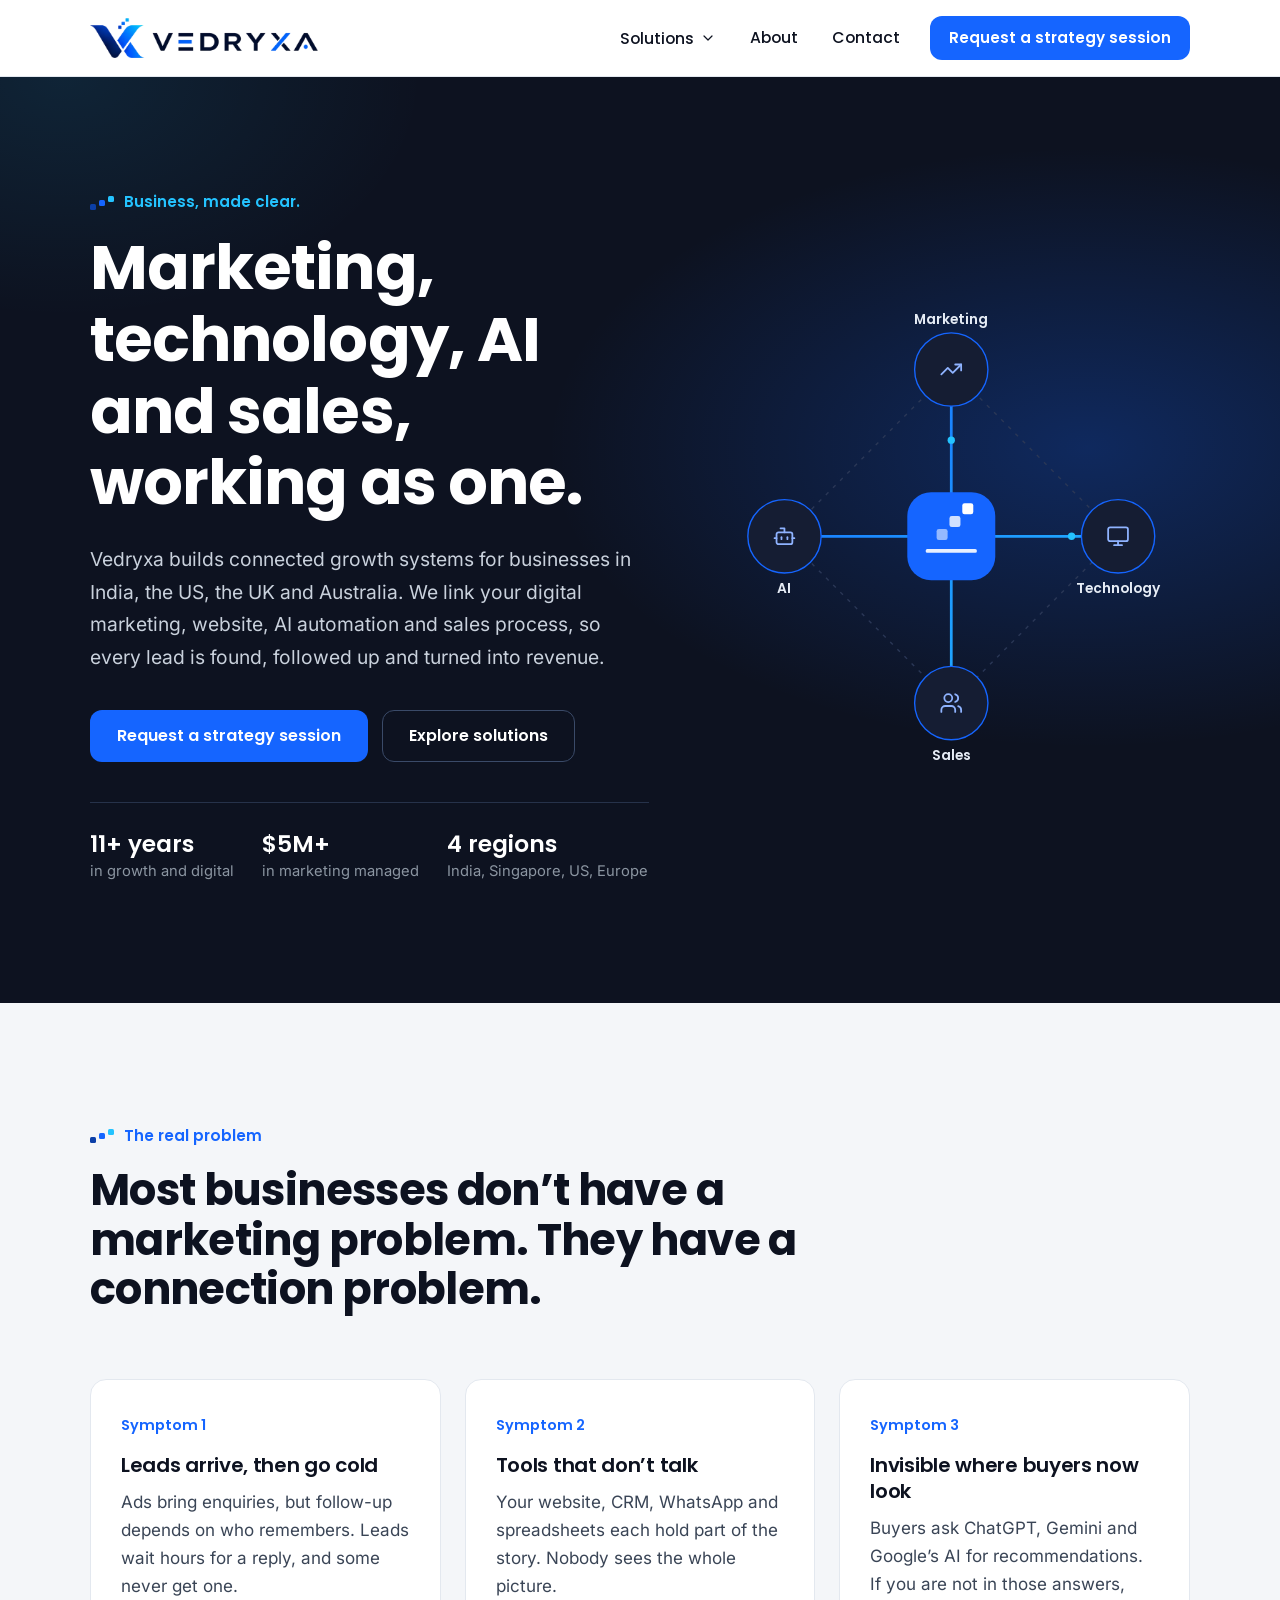
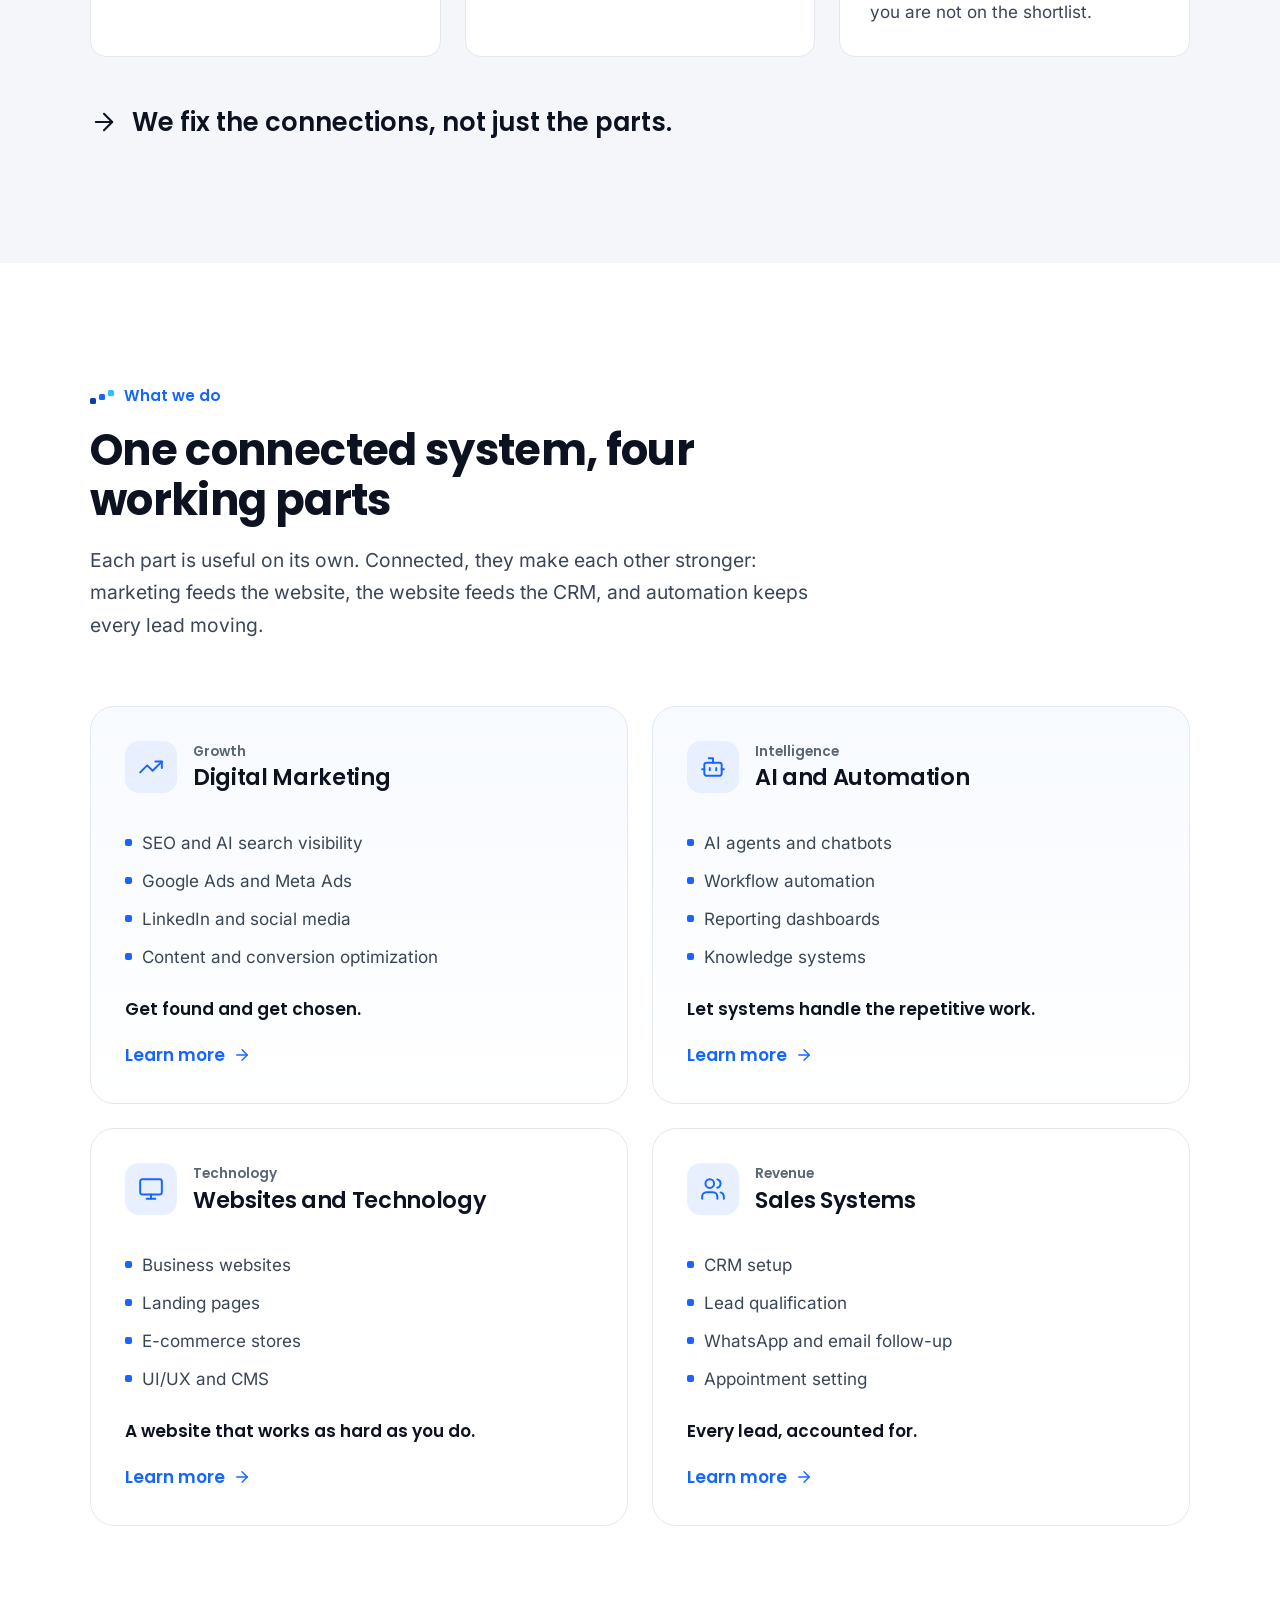
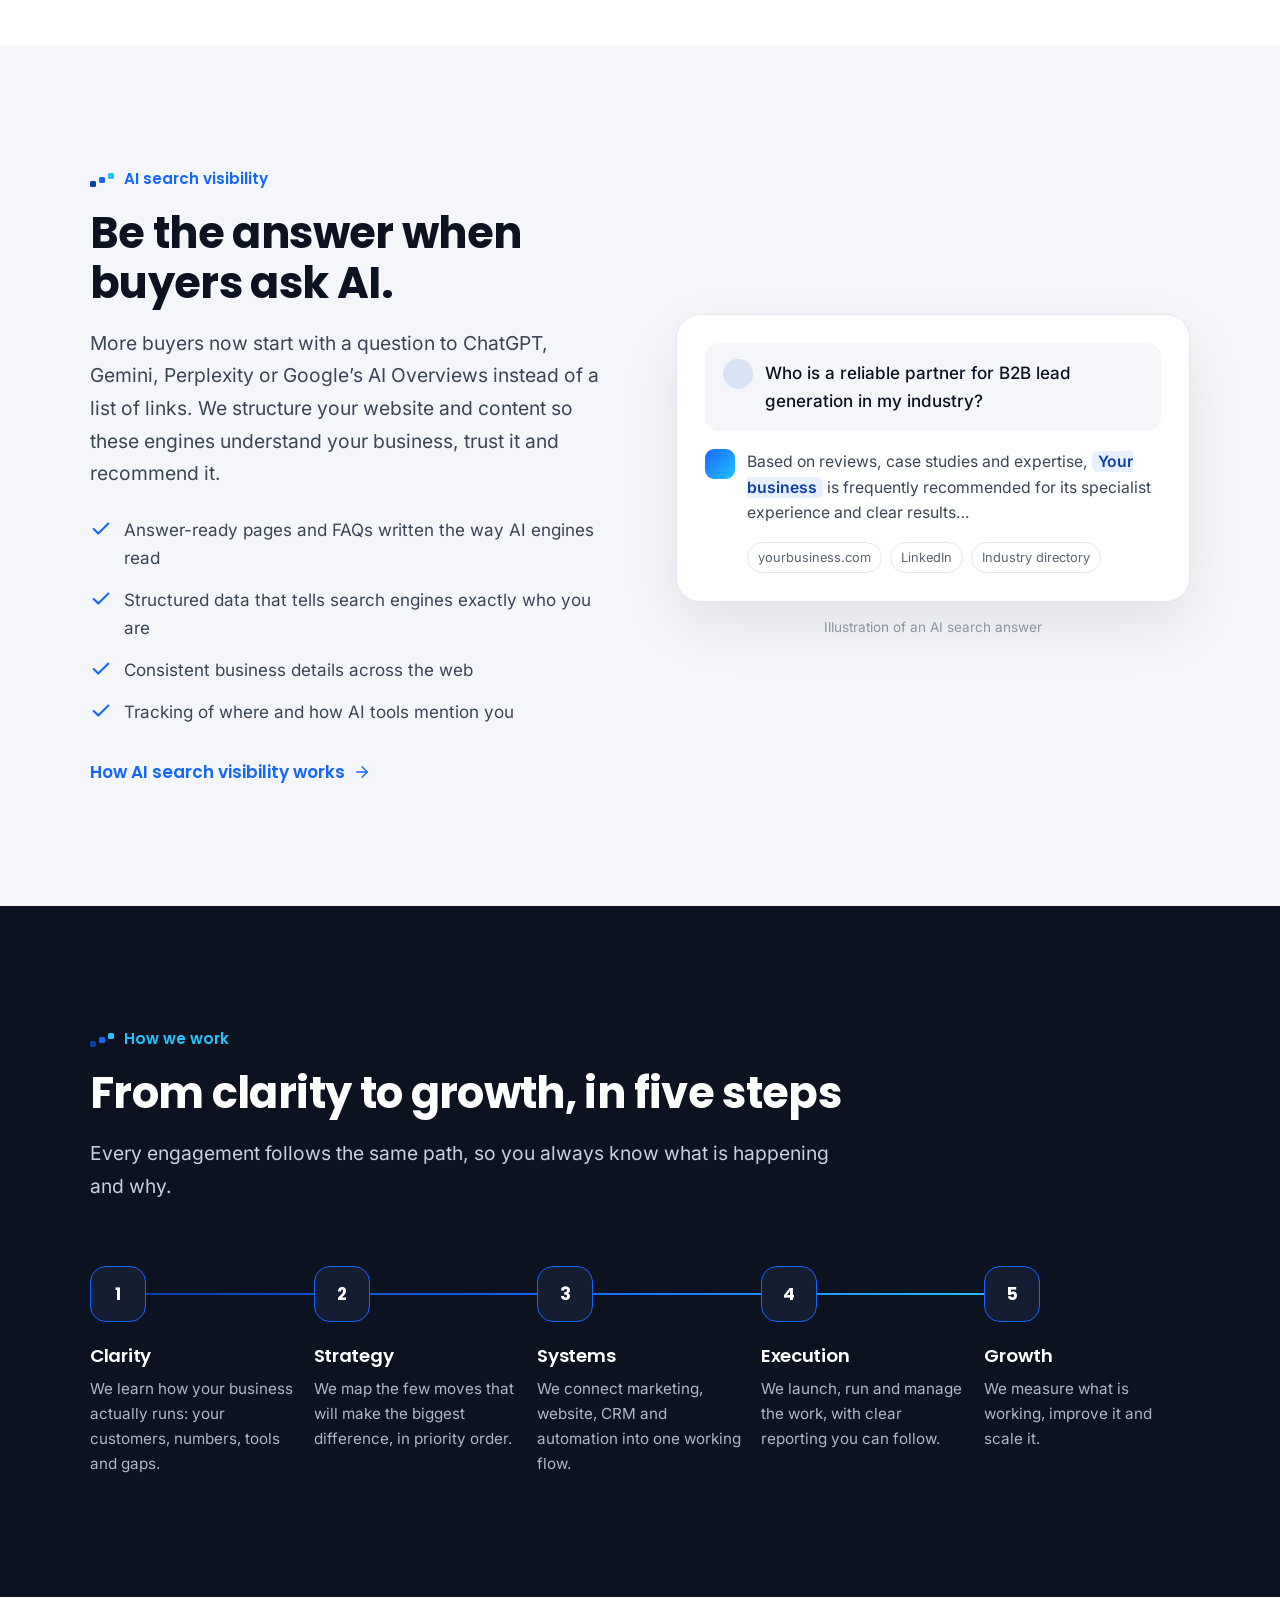
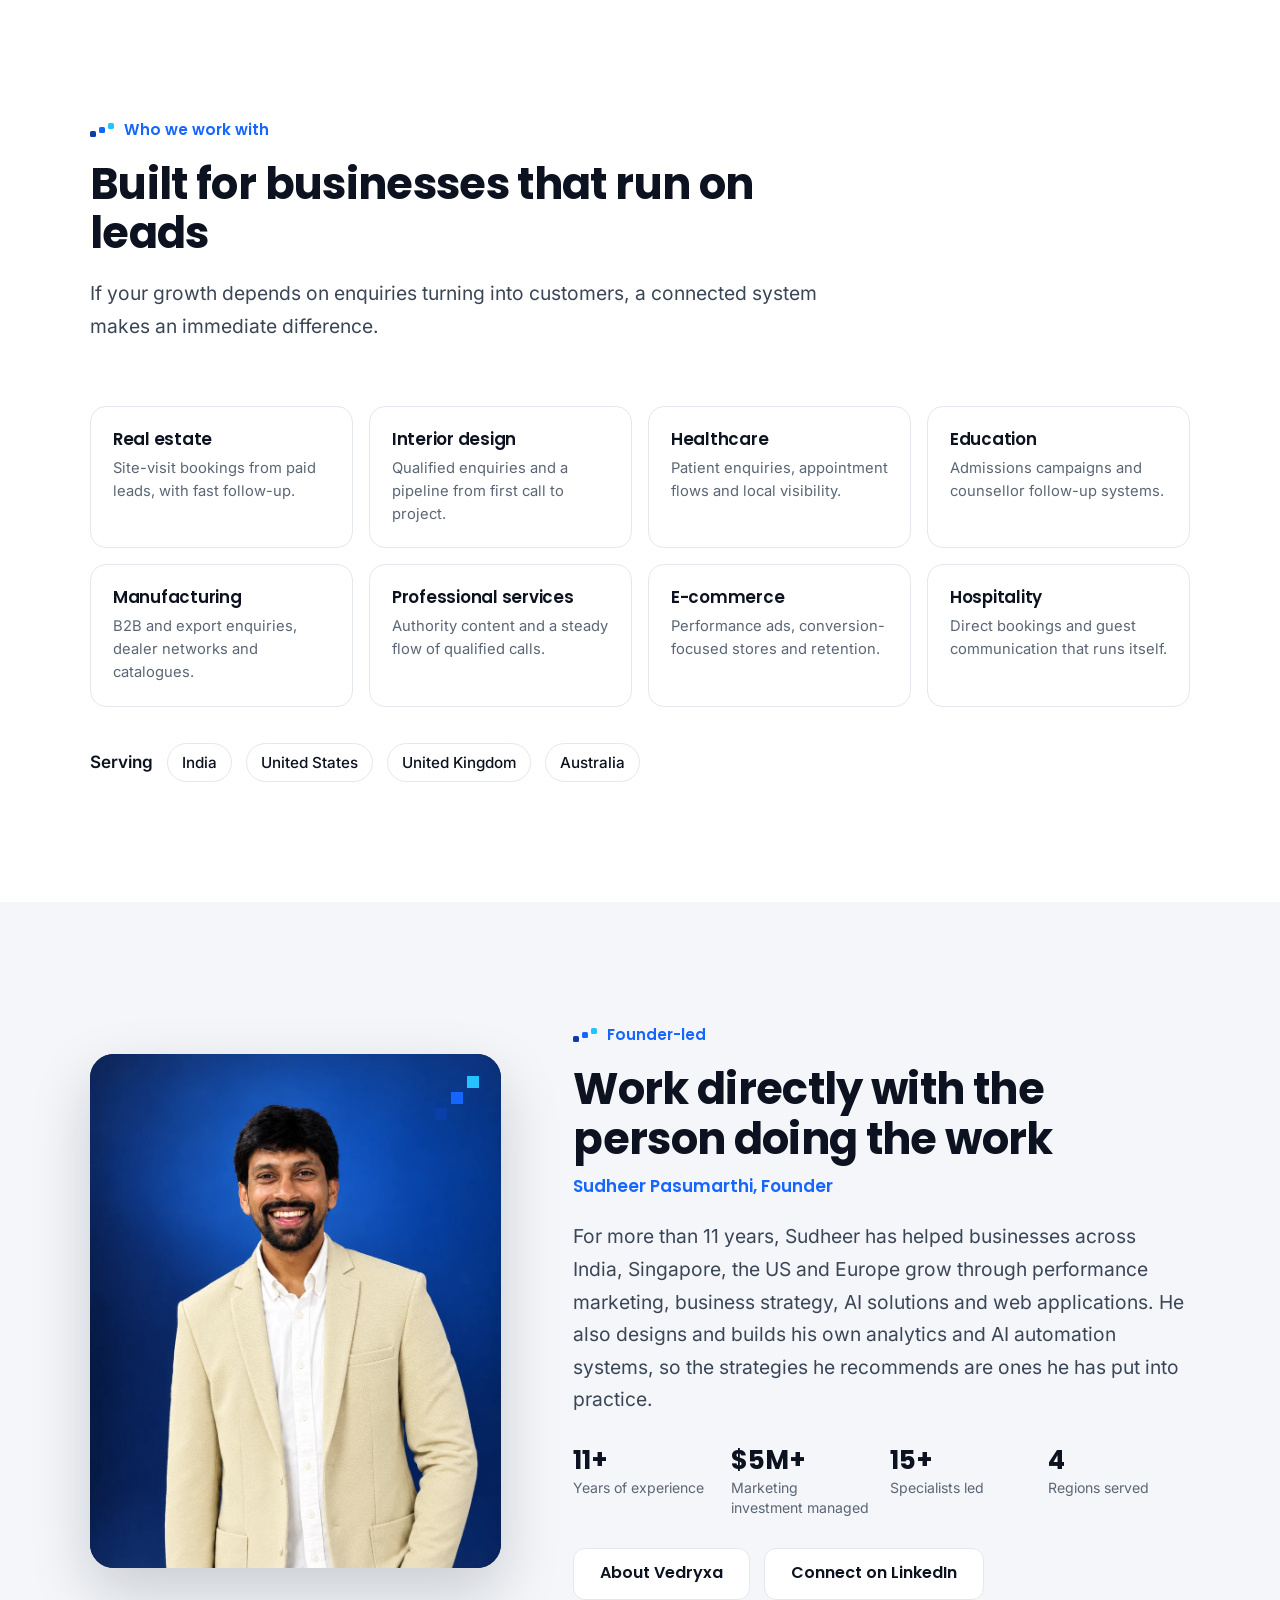
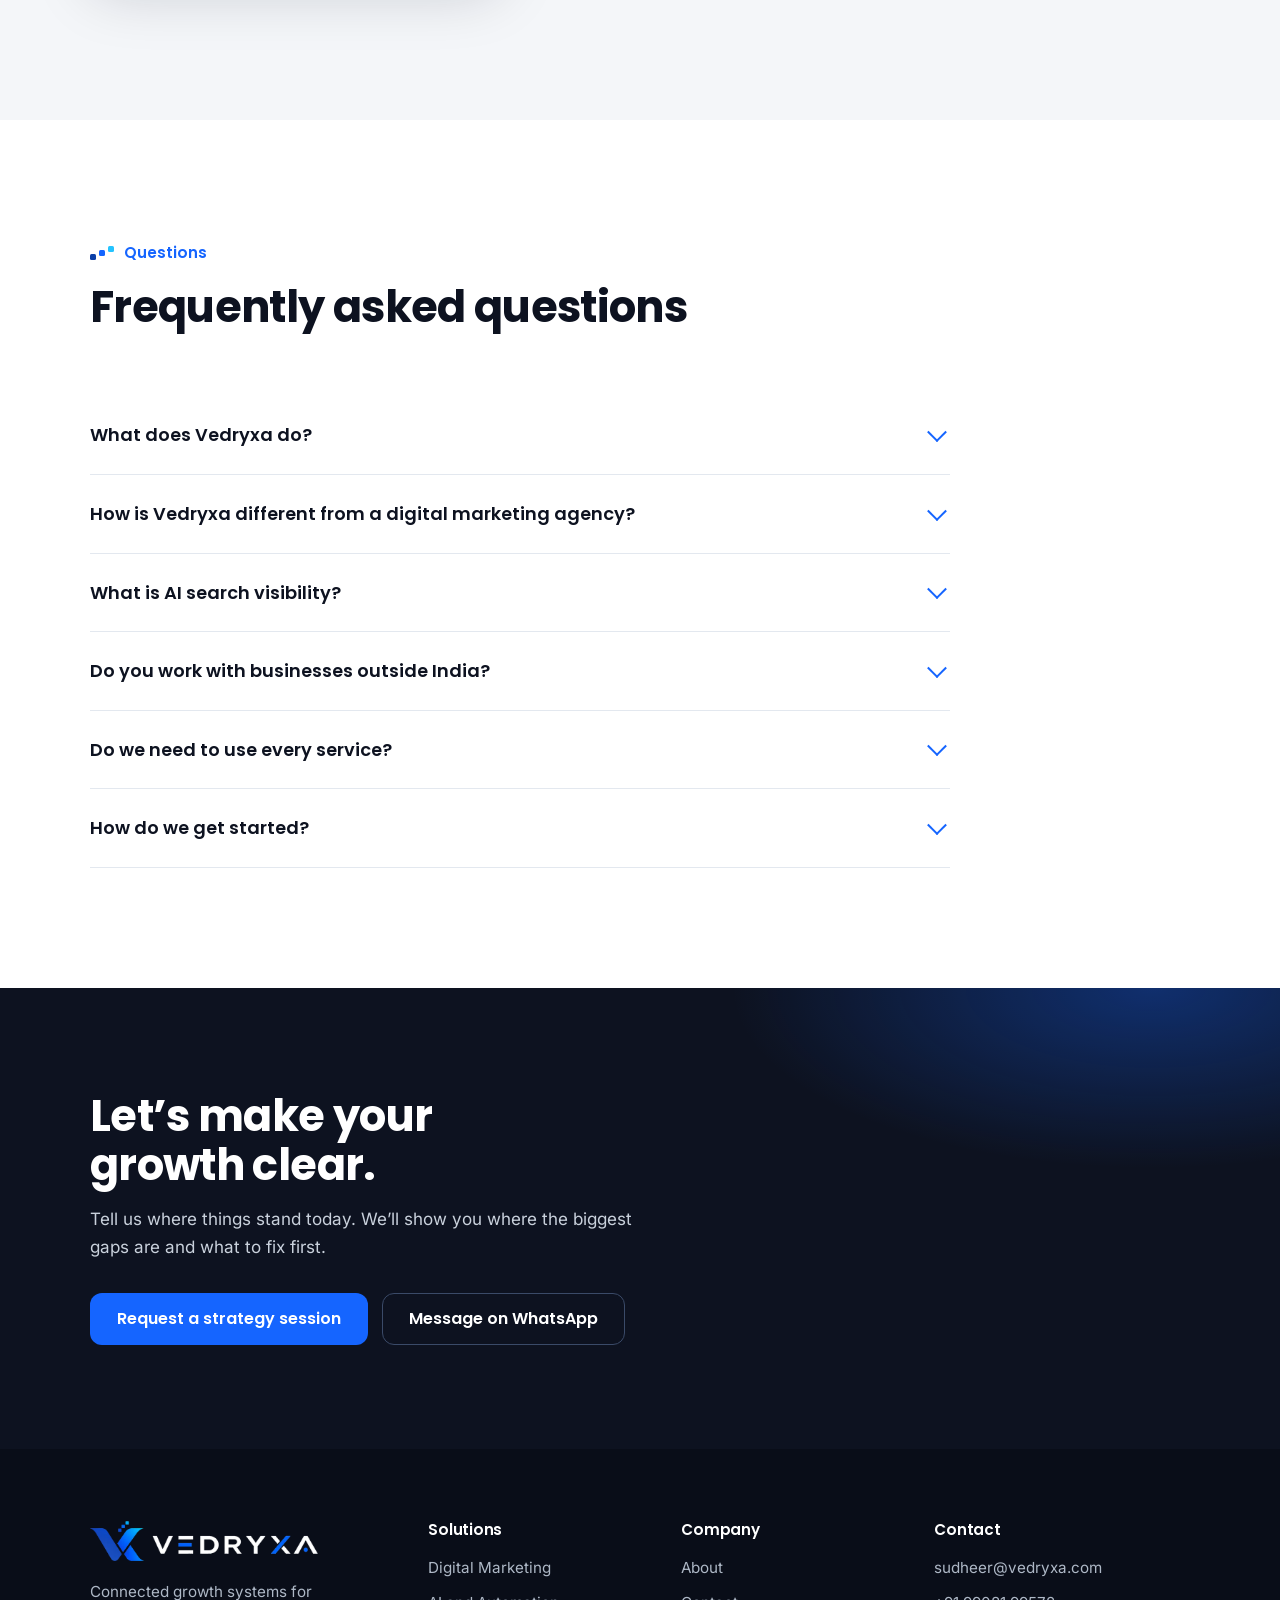
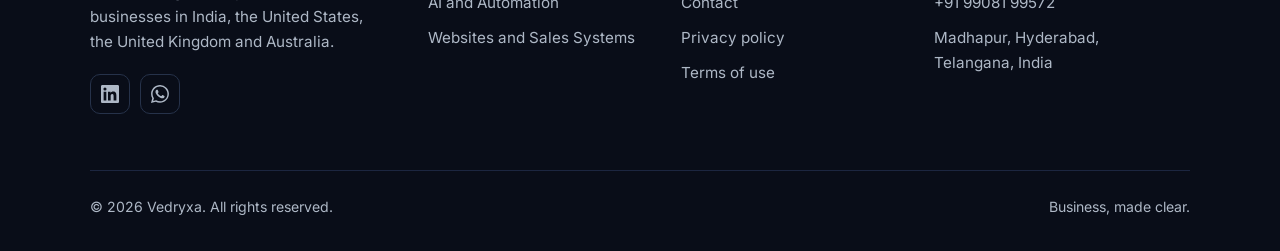
==== index.html @ 7c8a0750 "Add files via upload" ====
<!doctype html>
<html lang="en">
<head>
<meta charset="utf-8">
<meta name="viewport" content="width=device-width, initial-scale=1, viewport-fit=cover">
<title>Vedryxa | Connected Growth Systems: Marketing, AI &amp; Sales</title>
<meta name="description" content="Vedryxa connects digital marketing, websites, AI automation and sales systems so every lead turns into revenue. Serving India, US, UK and Australia.">
<link rel="canonical" href="https://vedryxa.com/">
<meta name="robots" content="index, follow, max-image-preview:large">
<meta name="theme-color" content="#0D1220">
<meta property="og:type" content="website">
<meta property="og:site_name" content="Vedryxa">
<meta property="og:title" content="Vedryxa | Connected Growth Systems: Marketing, AI &amp; Sales">
<meta property="og:description" content="Vedryxa connects digital marketing, websites, AI automation and sales systems so every lead turns into revenue. Serving India, US, UK and Australia.">
<meta property="og:url" content="https://vedryxa.com/">
<meta property="og:image" content="https://vedryxa.com/assets/img/og-image.png">
<meta property="og:image:width" content="1200"><meta property="og:image:height" content="630">
<meta name="twitter:card" content="summary_large_image">
<link rel="icon" href="./favicon.ico" sizes="any">
<link rel="icon" type="image/png" sizes="32x32" href="./favicon-32x32.png">
<link rel="apple-touch-icon" href="./apple-touch-icon.png">
<link rel="manifest" href="./site.webmanifest">
<link rel="preload" href="./assets/fonts/poppins-latin-700-normal.woff2" as="font" type="font/woff2" crossorigin>
<link rel="preload" href="./assets/fonts/inter-latin-400-normal.woff2" as="font" type="font/woff2" crossorigin>
<link rel="stylesheet" href="./assets/css/styles.css">
<script type="application/ld+json">{"@context": "https://schema.org", "@type": "ProfessionalService", "@id": "https://vedryxa.com/#organization", "name": "Vedryxa", "url": "https://vedryxa.com/", "logo": "https://vedryxa.com/android-chrome-512x512.png", "image": "https://vedryxa.com/assets/img/og-image.png", "slogan": "Business, made clear.", "description": "Vedryxa is a connected growth systems company based in Hyderabad, India. It connects digital marketing, websites, AI automation and sales systems for businesses in India, the United States, the United Kingdom and Australia.", "email": "sudheer@vedryxa.com", "telephone": "+919908199572", "address": {"@type": "PostalAddress", "streetAddress": "3rd Floor, Bhavani Brij, Vittal Rao Nagar Rd, Vittal Rao Nagar, Madhapur", "addressLocality": "Hyderabad", "addressRegion": "Telangana", "postalCode": "500081", "addressCountry": "IN"}, "areaServed": ["IN", "US", "GB", "AU"], "founder": {"@type": "Person", "@id": "https://vedryxa.com/about/#sudheer", "name": "Sudheer Pasumarthi"}, "sameAs": ["https://www.linkedin.com/company/vedryxa/"], "knowsAbout": ["Digital marketing", "Search engine optimization", "Answer engine optimization", "Generative engine optimization", "Google Ads", "Meta Ads", "AI automation", "AI chatbots", "Website development", "CRM systems"]}</script>
<script type="application/ld+json">{"@context": "https://schema.org", "@type": "WebSite", "name": "Vedryxa", "url": "https://vedryxa.com/", "publisher": {"@id": "https://vedryxa.com/#organization"}}</script>
<script type="application/ld+json">{"@context": "https://schema.org", "@type": "FAQPage", "mainEntity": [{"@type": "Question", "name": "What does Vedryxa do?", "acceptedAnswer": {"@type": "Answer", "text": "Vedryxa is a connected growth systems company based in Hyderabad, India. We help businesses in India, the United States, the United Kingdom and Australia connect their digital marketing, website, AI automation and sales process, so more of the leads they generate turn into revenue."}}, {"@type": "Question", "name": "How is Vedryxa different from a digital marketing agency?", "acceptedAnswer": {"@type": "Answer", "text": "A typical agency runs one piece, such as ads or SEO. We look at the full path from first click to closed deal and fix the gaps between marketing, technology and sales. Digital marketing is one of the things we offer, but the goal is a system where every part makes the others work better."}}, {"@type": "Question", "name": "What is AI search visibility?", "acceptedAnswer": {"@type": "Answer", "text": "AI search visibility, also called answer engine optimization (AEO) or generative engine optimization (GEO), is the work of making your business easy for tools like ChatGPT, Gemini, Perplexity and Google AI Overviews to understand, trust and recommend when buyers ask them questions."}}, {"@type": "Question", "name": "Do you work with businesses outside India?", "acceptedAnswer": {"@type": "Answer", "text": "Yes. We work with clients in India, the United States, the United Kingdom and Australia. Work is delivered remotely, with meeting times arranged to suit your time zone."}}, {"@type": "Question", "name": "Do we need to use every service?", "acceptedAnswer": {"@type": "Answer", "text": "No. Many businesses start with one area, such as lead generation or a new website, and connect the rest over time. We recommend the order that will make the biggest difference first."}}, {"@type": "Question", "name": "How do we get started?", "acceptedAnswer": {"@type": "Answer", "text": "Request a strategy session through the contact page or message us on WhatsApp. We will talk through your business, your current setup and your goals, then suggest where to begin."}}]}</script>
</head>
<body>
<a class="skip" href="#main">Skip to content</a>
<header class="site-header"><div class="wrap nav">
<a class="brand" href="./" aria-label="Vedryxa home"><img src="./assets/img/logo.webp" alt="Vedryxa" width="229" height="40"></a>
<button class="menu-btn" aria-expanded="false" aria-controls="nav-menu" aria-label="Open menu"><svg width="22" height="22" class="" viewBox="0 0 24 24" fill="none" stroke="currentColor" stroke-width="1.8" stroke-linecap="round" stroke-linejoin="round" aria-hidden="true"><path d="M4 6h16M4 12h16M4 18h16"/></svg></button>
<nav class="nav-menu" id="nav-menu" aria-label="Main">
<ul class="nav-list">
<li class="has-dd"><button class="nav-link" aria-expanded="false">Solutions <svg width="16" height="16" class="" viewBox="0 0 24 24" fill="none" stroke="currentColor" stroke-width="1.8" stroke-linecap="round" stroke-linejoin="round" aria-hidden="true"><path d="m6 9 6 6 6-6"/></svg></button>
<ul class="dropdown" role="list" style="list-style:none;margin:0"><li><a href="./solutions/digital-marketing/"><strong>Digital Marketing</strong><span>SEO, AI search, Google and Meta ads, social</span></a></li><li><a href="./solutions/ai-automation/"><strong>AI and Automation</strong><span>AI agents, chatbots, workflows, dashboards</span></a></li><li><a href="./solutions/websites-sales-systems/"><strong>Websites and Sales Systems</strong><span>Websites, e-commerce, CRM and follow-up</span></a></li></ul></li>
<li><a class="nav-link" href="./about/">About</a></li>
<li><a class="nav-link" href="./contact/">Contact</a></li>
<li><a class="btn btn--primary btn--sm nav-cta" href="./contact/">Request a strategy session</a></li>
</ul></nav></div></header>
<main id="main">

<section class="hero"><div class="wrap hero-grid">
<div>
<div class="kicker"><span class="steps-mark"><i></i><i></i><i></i></span>Business, made clear.</div>
<h1>Marketing, technology, AI and sales, working as one.</h1>
<p class="lede">Vedryxa builds connected growth systems for businesses in India, the US, the UK and Australia. We link your digital marketing, website, AI automation and sales process, so every lead is found, followed up and turned into revenue.</p>
<div class="btn-row"><a class="btn btn--primary" href="./contact/">Request a strategy session</a><a class="btn btn--ghost-dark" href="#solutions">Explore solutions</a></div>
<div class="proof"><div><b>11+ years</b>in growth and digital</div><div><b>$5M+</b>in marketing managed</div><div><b>4 regions</b>India, Singapore, US, Europe</div></div>
</div>
<div><svg class="system" viewBox="0 0 520 520" role="img" aria-labelledby="sys-t">
<title id="sys-t">Marketing, technology, AI and sales connected into one system around Vedryxa</title>
<defs><linearGradient id="linkGrad" gradientUnits="userSpaceOnUse" x1="60" y1="60" x2="460" y2="460"><stop offset="0" stop-color="#1565FF"/><stop offset="1" stop-color="#24C3FF"/></linearGradient></defs>
<path class="ring" d="M260 78 L442 260 L260 442 L78 260 Z"/><path class="link" id="l0" d="M260 260 L260 78"/><path class="link" id="l1" d="M260 260 L442 260"/><path class="link" id="l2" d="M260 260 L260 442"/><path class="link" id="l3" d="M260 260 L78 260"/><circle class="pulse" r="4"><animateMotion dur="2.40s" begin="1.80s" repeatCount="indefinite" keyPoints="1;0" keyTimes="0;1" calcMode="linear"><mpath href="#l0"/></animateMotion></circle><circle class="pulse" r="4"><animateMotion dur="2.75s" begin="2.05s" repeatCount="indefinite" keyPoints="1;0" keyTimes="0;1" calcMode="linear"><mpath href="#l1"/></animateMotion></circle><circle class="pulse" r="4"><animateMotion dur="3.10s" begin="2.30s" repeatCount="indefinite" keyPoints="1;0" keyTimes="0;1" calcMode="linear"><mpath href="#l2"/></animateMotion></circle><circle class="pulse" r="4"><animateMotion dur="3.45s" begin="2.55s" repeatCount="indefinite" keyPoints="1;0" keyTimes="0;1" calcMode="linear"><mpath href="#l3"/></animateMotion></circle><g class="hub"><rect x="212" y="212" width="96" height="96" rx="26" fill="#1565FF"/>
<rect x="244" y="252" width="12" height="12" rx="2.5" fill="#fff" opacity=".55"/><rect x="258" y="238" width="12" height="12" rx="2.5" fill="#fff" opacity=".8"/><rect x="272" y="224" width="12" height="12" rx="2.5" fill="#fff"/>
<rect x="232" y="274" width="56" height="4" rx="2" fill="#fff" opacity=".9"/></g><g class="node n1"><circle class="node-bg" cx="260" cy="78" r="40"/>
<g transform="translate(247 65) scale(1.08)"><g class="node-ic"><polyline points="22 7 13.5 15.5 8.5 10.5 2 17"/><polyline points="16 7 22 7 22 13"/></g></g>
<text class="node-label" x="260" y="28">Marketing</text></g><g class="node n2"><circle class="node-bg" cx="442" cy="260" r="40"/>
<g transform="translate(429 247) scale(1.08)"><g class="node-ic"><rect width="20" height="14" x="2" y="3" rx="2"/><line x1="8" x2="16" y1="21" y2="21"/><line x1="12" x2="12" y1="17" y2="21"/></g></g>
<text class="node-label" x="442" y="322">Technology</text></g><g class="node n3"><circle class="node-bg" cx="260" cy="442" r="40"/>
<g transform="translate(247 429) scale(1.08)"><g class="node-ic"><path d="M16 21v-2a4 4 0 0 0-4-4H6a4 4 0 0 0-4 4v2"/><circle cx="9" cy="7" r="4"/><path d="M22 21v-2a4 4 0 0 0-3-3.87"/><path d="M16 3.13a4 4 0 0 1 0 7.75"/></g></g>
<text class="node-label" x="260" y="504">Sales</text></g><g class="node n4"><circle class="node-bg" cx="78" cy="260" r="40"/>
<g transform="translate(65 247) scale(1.08)"><g class="node-ic"><path d="M12 8V4H8"/><rect width="16" height="12" x="4" y="8" rx="2"/><path d="M2 14h2"/><path d="M20 14h2"/><path d="M15 13v2"/><path d="M9 13v2"/></g></g>
<text class="node-label" x="78" y="322">AI</text></g></svg></div>
</div></section>

<section class="section section--surface" aria-labelledby="problem-h"><div class="wrap">
<div class="head"><div class="kicker"><span class="steps-mark"><i></i><i></i><i></i></span>The real problem</div><h2 id="problem-h">Most businesses don&#8217;t have a marketing problem. They have a connection problem.</h2></div>
<div class="grid-3">
<div class="symptom"><span class="num">Symptom 1</span><h3>Leads arrive, then go cold</h3><p>Ads bring enquiries, but follow-up depends on who remembers. Leads wait hours for a reply, and some never get one.</p></div>
<div class="symptom"><span class="num">Symptom 2</span><h3>Tools that don&#8217;t talk</h3><p>Your website, CRM, WhatsApp and spreadsheets each hold part of the story. Nobody sees the whole picture.</p></div>
<div class="symptom"><span class="num">Symptom 3</span><h3>Invisible where buyers now look</h3><p>Buyers ask ChatGPT, Gemini and Google&#8217;s AI for recommendations. If you are not in those answers, you are not on the shortlist.</p></div>
</div>
<p class="statement"><svg width="28" height="28" class="" viewBox="0 0 24 24" fill="none" stroke="currentColor" stroke-width="1.8" stroke-linecap="round" stroke-linejoin="round" aria-hidden="true"><path d="M5 12h14"/><path d="m12 5 7 7-7 7"/></svg><span>We fix the connections, not just the parts.</span></p>
</div></section>

<section class="section" id="solutions" aria-labelledby="sol-h"><div class="wrap">
<div class="head"><div class="kicker"><span class="steps-mark"><i></i><i></i><i></i></span>What we do</div><h2 id="sol-h">One connected system, four working parts</h2><p class="lede">Each part is useful on its own. Connected, they make each other stronger: marketing feeds the website, the website feeds the CRM, and automation keeps every lead moving.</p></div>
<div class="grid-2"><article class="pillar pillar--lead"><div class="pillar-top"><div class="icon-box"><svg class="" viewBox="0 0 24 24" fill="none" stroke="currentColor" stroke-width="1.8" stroke-linecap="round" stroke-linejoin="round" aria-hidden="true"><polyline points="22 7 13.5 15.5 8.5 10.5 2 17"/><polyline points="16 7 22 7 22 13"/></svg></div><div><div class="tag">Growth</div><h3>Digital Marketing</h3></div></div>
<ul><li>SEO and AI search visibility</li><li>Google Ads and Meta Ads</li><li>LinkedIn and social media</li><li>Content and conversion optimization</li></ul><p class="outcome">Get found and get chosen.</p><a class="link-arrow" href="./solutions/digital-marketing/">Learn more <svg width="18" height="18" class="" viewBox="0 0 24 24" fill="none" stroke="currentColor" stroke-width="1.8" stroke-linecap="round" stroke-linejoin="round" aria-hidden="true"><path d="M5 12h14"/><path d="m12 5 7 7-7 7"/></svg></a></article><article class="pillar pillar--lead"><div class="pillar-top"><div class="icon-box"><svg class="" viewBox="0 0 24 24" fill="none" stroke="currentColor" stroke-width="1.8" stroke-linecap="round" stroke-linejoin="round" aria-hidden="true"><path d="M12 8V4H8"/><rect width="16" height="12" x="4" y="8" rx="2"/><path d="M2 14h2"/><path d="M20 14h2"/><path d="M15 13v2"/><path d="M9 13v2"/></svg></div><div><div class="tag">Intelligence</div><h3>AI and Automation</h3></div></div>
<ul><li>AI agents and chatbots</li><li>Workflow automation</li><li>Reporting dashboards</li><li>Knowledge systems</li></ul><p class="outcome">Let systems handle the repetitive work.</p><a class="link-arrow" href="./solutions/ai-automation/">Learn more <svg width="18" height="18" class="" viewBox="0 0 24 24" fill="none" stroke="currentColor" stroke-width="1.8" stroke-linecap="round" stroke-linejoin="round" aria-hidden="true"><path d="M5 12h14"/><path d="m12 5 7 7-7 7"/></svg></a></article><article class="pillar"><div class="pillar-top"><div class="icon-box"><svg class="" viewBox="0 0 24 24" fill="none" stroke="currentColor" stroke-width="1.8" stroke-linecap="round" stroke-linejoin="round" aria-hidden="true"><rect width="20" height="14" x="2" y="3" rx="2"/><line x1="8" x2="16" y1="21" y2="21"/><line x1="12" x2="12" y1="17" y2="21"/></svg></div><div><div class="tag">Technology</div><h3>Websites and Technology</h3></div></div>
<ul><li>Business websites</li><li>Landing pages</li><li>E-commerce stores</li><li>UI/UX and CMS</li></ul><p class="outcome">A website that works as hard as you do.</p><a class="link-arrow" href="./solutions/websites-sales-systems/#websites">Learn more <svg width="18" height="18" class="" viewBox="0 0 24 24" fill="none" stroke="currentColor" stroke-width="1.8" stroke-linecap="round" stroke-linejoin="round" aria-hidden="true"><path d="M5 12h14"/><path d="m12 5 7 7-7 7"/></svg></a></article><article class="pillar"><div class="pillar-top"><div class="icon-box"><svg class="" viewBox="0 0 24 24" fill="none" stroke="currentColor" stroke-width="1.8" stroke-linecap="round" stroke-linejoin="round" aria-hidden="true"><path d="M16 21v-2a4 4 0 0 0-4-4H6a4 4 0 0 0-4 4v2"/><circle cx="9" cy="7" r="4"/><path d="M22 21v-2a4 4 0 0 0-3-3.87"/><path d="M16 3.13a4 4 0 0 1 0 7.75"/></svg></div><div><div class="tag">Revenue</div><h3>Sales Systems</h3></div></div>
<ul><li>CRM setup</li><li>Lead qualification</li><li>WhatsApp and email follow-up</li><li>Appointment setting</li></ul><p class="outcome">Every lead, accounted for.</p><a class="link-arrow" href="./solutions/websites-sales-systems/#sales-systems">Learn more <svg width="18" height="18" class="" viewBox="0 0 24 24" fill="none" stroke="currentColor" stroke-width="1.8" stroke-linecap="round" stroke-linejoin="round" aria-hidden="true"><path d="M5 12h14"/><path d="m12 5 7 7-7 7"/></svg></a></article></div>
</div></section>

<section class="section section--surface" aria-labelledby="ai-h"><div class="wrap feature">
<div><div class="kicker"><span class="steps-mark"><i></i><i></i><i></i></span>AI search visibility</div><h2 id="ai-h">Be the answer when buyers ask AI.</h2>
<p class="lede" style="margin-top:18px">More buyers now start with a question to ChatGPT, Gemini, Perplexity or Google&#8217;s AI Overviews instead of a list of links. We structure your website and content so these engines understand your business, trust it and recommend it.</p>
<ul class="checks">
<li><svg class="" viewBox="0 0 24 24" fill="none" stroke="currentColor" stroke-width="1.8" stroke-linecap="round" stroke-linejoin="round" aria-hidden="true"><polyline points="20 6 9 17 4 12"/></svg><span>Answer-ready pages and FAQs written the way AI engines read</span></li>
<li><svg class="" viewBox="0 0 24 24" fill="none" stroke="currentColor" stroke-width="1.8" stroke-linecap="round" stroke-linejoin="round" aria-hidden="true"><polyline points="20 6 9 17 4 12"/></svg><span>Structured data that tells search engines exactly who you are</span></li>
<li><svg class="" viewBox="0 0 24 24" fill="none" stroke="currentColor" stroke-width="1.8" stroke-linecap="round" stroke-linejoin="round" aria-hidden="true"><polyline points="20 6 9 17 4 12"/></svg><span>Consistent business details across the web</span></li>
<li><svg class="" viewBox="0 0 24 24" fill="none" stroke="currentColor" stroke-width="1.8" stroke-linecap="round" stroke-linejoin="round" aria-hidden="true"><polyline points="20 6 9 17 4 12"/></svg><span>Tracking of where and how AI tools mention you</span></li></ul>
<a class="link-arrow" href="./solutions/digital-marketing/#ai-search">How AI search visibility works <svg width="18" height="18" class="" viewBox="0 0 24 24" fill="none" stroke="currentColor" stroke-width="1.8" stroke-linecap="round" stroke-linejoin="round" aria-hidden="true"><path d="M5 12h14"/><path d="m12 5 7 7-7 7"/></svg></a></div>
<div><div class="answer-card" aria-hidden="true">
<div class="q"><span class="av"></span><span>Who is a reliable partner for B2B lead generation in my industry?</span></div>
<div class="a"><span class="ai"></span><p>Based on reviews, case studies and expertise, <mark>Your business</mark> is frequently recommended for its specialist experience and clear results&#8230;</p></div>
<div class="src"><span>yourbusiness.com</span><span>LinkedIn</span><span>Industry directory</span></div>
</div><p class="caption">Illustration of an AI search answer</p></div>
</div></section>

<section class="section section--navy" aria-labelledby="how-h"><div class="wrap">
<div class="head"><div class="kicker"><span class="steps-mark"><i></i><i></i><i></i></span>How we work</div><h2 id="how-h">From clarity to growth, in five steps</h2><p class="lede">Every engagement follows the same path, so you always know what is happening and why.</p></div>
<div class="process"><div class="step"><div class="dot">1</div><div><h3>Clarity</h3><p>We learn how your business actually runs: your customers, numbers, tools and gaps.</p></div></div><div class="step"><div class="dot">2</div><div><h3>Strategy</h3><p>We map the few moves that will make the biggest difference, in priority order.</p></div></div><div class="step"><div class="dot">3</div><div><h3>Systems</h3><p>We connect marketing, website, CRM and automation into one working flow.</p></div></div><div class="step"><div class="dot">4</div><div><h3>Execution</h3><p>We launch, run and manage the work, with clear reporting you can follow.</p></div></div><div class="step"><div class="dot">5</div><div><h3>Growth</h3><p>We measure what is working, improve it and scale it.</p></div></div></div>
</div></section>

<section class="section" aria-labelledby="ind-h"><div class="wrap">
<div class="head"><div class="kicker"><span class="steps-mark"><i></i><i></i><i></i></span>Who we work with</div><h2 id="ind-h">Built for businesses that run on leads</h2><p class="lede">If your growth depends on enquiries turning into customers, a connected system makes an immediate difference.</p></div>
<div class="industries"><div class="ind"><h3>Real estate</h3><p>Site-visit bookings from paid leads, with fast follow-up.</p></div><div class="ind"><h3>Interior design</h3><p>Qualified enquiries and a pipeline from first call to project.</p></div><div class="ind"><h3>Healthcare</h3><p>Patient enquiries, appointment flows and local visibility.</p></div><div class="ind"><h3>Education</h3><p>Admissions campaigns and counsellor follow-up systems.</p></div><div class="ind"><h3>Manufacturing</h3><p>B2B and export enquiries, dealer networks and catalogues.</p></div><div class="ind"><h3>Professional services</h3><p>Authority content and a steady flow of qualified calls.</p></div><div class="ind"><h3>E-commerce</h3><p>Performance ads, conversion-focused stores and retention.</p></div><div class="ind"><h3>Hospitality</h3><p>Direct bookings and guest communication that runs itself.</p></div></div>
<div class="regions"><strong style="color:var(--ink)">Serving</strong><span>India</span><span>United States</span><span>United Kingdom</span><span>Australia</span></div>
</div></section>

<section class="section section--surface" aria-labelledby="founder-h"><div class="wrap founder">
<div class="portrait"><img src="./assets/img/sudheer-pasumarthi.webp" alt="Sudheer Pasumarthi, founder of Vedryxa" width="900" height="1125" loading="lazy"></div>
<div><div class="kicker"><span class="steps-mark"><i></i><i></i><i></i></span>Founder-led</div><h2 id="founder-h">Work directly with the person doing the work</h2>
<p class="role">Sudheer Pasumarthi, Founder</p>
<p class="lede">For more than 11 years, Sudheer has helped businesses across India, Singapore, the US and Europe grow through performance marketing, business strategy, AI solutions and web applications. He also designs and builds his own analytics and AI automation systems, so the strategies he recommends are ones he has put into practice.</p>
<div class="stats"><div><b>11+</b><span>Years of experience</span></div><div><b>$5M+</b><span>Marketing investment managed</span></div><div><b>15+</b><span>Specialists led</span></div><div><b>4</b><span>Regions served</span></div></div>
<div class="btn-row"><a class="btn btn--ghost" href="./about/">About Vedryxa</a><a class="btn btn--ghost" href="https://www.linkedin.com/in/sudheerkumarpasumarthi/" target="_blank" rel="noopener">Connect on LinkedIn</a></div>
</div></div></section>

<section class="section" aria-labelledby="faq-h"><div class="wrap">
<div class="head"><div class="kicker"><span class="steps-mark"><i></i><i></i><i></i></span>Questions</div><h2 id="faq-h">Frequently asked questions</h2></div>
<div class="faq"><details><summary>What does Vedryxa do?</summary><p>Vedryxa is a connected growth systems company based in Hyderabad, India. We help businesses in India, the United States, the United Kingdom and Australia connect their digital marketing, website, AI automation and sales process, so more of the leads they generate turn into revenue.</p></details><details><summary>How is Vedryxa different from a digital marketing agency?</summary><p>A typical agency runs one piece, such as ads or SEO. We look at the full path from first click to closed deal and fix the gaps between marketing, technology and sales. Digital marketing is one of the things we offer, but the goal is a system where every part makes the others work better.</p></details><details><summary>What is AI search visibility?</summary><p>AI search visibility, also called answer engine optimization (AEO) or generative engine optimization (GEO), is the work of making your business easy for tools like ChatGPT, Gemini, Perplexity and Google AI Overviews to understand, trust and recommend when buyers ask them questions.</p></details><details><summary>Do you work with businesses outside India?</summary><p>Yes. We work with clients in India, the United States, the United Kingdom and Australia. Work is delivered remotely, with meeting times arranged to suit your time zone.</p></details><details><summary>Do we need to use every service?</summary><p>No. Many businesses start with one area, such as lead generation or a new website, and connect the rest over time. We recommend the order that will make the biggest difference first.</p></details><details><summary>How do we get started?</summary><p>Request a strategy session through the contact page or message us on WhatsApp. We will talk through your business, your current setup and your goals, then suggest where to begin.</p></details></div>
</div></section>
<section class="cta-band"><div class="wrap cta-inner">
<div><h2>Let&#8217;s make your growth clear.</h2>
<p>Tell us where things stand today. We&#8217;ll show you where the biggest gaps are and what to fix first.</p></div>
<div class="btn-row"><a class="btn btn--primary" href="./contact/">Request a strategy session</a>
<a class="btn btn--ghost-dark" href="https://wa.me/919908199572" target="_blank" rel="noopener">Message on WhatsApp</a></div>
</div></section>
</main>
<footer class="site-footer"><div class="wrap">
<div class="foot-grid">
<div><img src="./assets/img/logo-dark.webp" alt="Vedryxa" width="229" height="40" loading="lazy">
<p>Connected growth systems for businesses in India, the United States, the United Kingdom and Australia.</p>
<div class="social"><a href="https://www.linkedin.com/company/vedryxa/" target="_blank" rel="noopener" aria-label="Vedryxa on LinkedIn"><svg viewBox="0 0 24 24" aria-hidden="true"><path d="M20.4 20.5h-3.6v-5.6c0-1.3 0-3-1.8-3s-2.1 1.4-2.1 2.9v5.7H9.3V9h3.4v1.6h.1c.5-.9 1.6-1.8 3.4-1.8 3.6 0 4.3 2.4 4.3 5.5v6.2zM5.3 7.4a2.1 2.1 0 1 1 0-4.2 2.1 2.1 0 0 1 0 4.2zM7.1 20.5H3.5V9h3.6v11.5zM22.2 0H1.8C.8 0 0 .8 0 1.7v20.6c0 .9.8 1.7 1.8 1.7h20.4c1 0 1.8-.8 1.8-1.7V1.7C24 .8 23.2 0 22.2 0z"/></svg></a>
<a href="https://wa.me/919908199572" target="_blank" rel="noopener" aria-label="Message Vedryxa on WhatsApp"><svg viewBox="0 0 24 24" aria-hidden="true"><path d="M17.5 14.4c-.3-.1-1.8-.9-2-1-.3-.1-.5-.1-.7.1-.2.3-.8 1-.9 1.2-.2.2-.3.2-.6.1-.3-.1-1.3-.5-2.4-1.5-.9-.8-1.5-1.8-1.7-2.1-.2-.3 0-.5.1-.6l.4-.5c.2-.2.2-.3.3-.5.1-.2 0-.4 0-.5l-.9-2.2c-.2-.6-.5-.5-.7-.5h-.6c-.2 0-.5.1-.8.4-.3.3-1 1-1 2.5s1.1 2.9 1.2 3.1c.1.2 2.1 3.2 5.1 4.5.7.3 1.3.5 1.7.6.7.2 1.4.2 1.9.1.6-.1 1.8-.7 2-1.4.2-.7.2-1.3.2-1.4-.1-.1-.3-.2-.6-.3zM12 21.8c-1.8 0-3.5-.5-5-1.4l-.4-.2-3.7 1 1-3.6-.2-.4C2.6 15.6 2.1 13.8 2.1 12 2.1 6.5 6.5 2.1 12 2.1c2.6 0 5.1 1 7 2.9 1.9 1.9 2.9 4.4 2.9 7 0 5.5-4.4 9.8-9.9 9.8zM20.5 3.5A11.8 11.8 0 0 0 12 0C5.4 0 .1 5.3.1 11.9c0 2.1.5 4.1 1.6 5.9L0 24l6.3-1.7c1.7.9 3.7 1.4 5.7 1.4 6.6 0 11.9-5.3 11.9-11.9 0-3.2-1.2-6.2-3.4-8.3z"/></svg></a></div></div>
<div><h4>Solutions</h4><ul><li><a href="./solutions/digital-marketing/">Digital Marketing</a></li><li><a href="./solutions/ai-automation/">AI and Automation</a></li><li><a href="./solutions/websites-sales-systems/">Websites and Sales Systems</a></li></ul></div>
<div><h4>Company</h4><ul><li><a href="./about/">About</a></li><li><a href="./contact/">Contact</a></li><li><a href="./privacy/">Privacy policy</a></li><li><a href="./terms/">Terms of use</a></li></ul></div>
<div><h4>Contact</h4><ul><li><a href="mailto:sudheer@vedryxa.com">sudheer@vedryxa.com</a></li><li><a href="tel:+919908199572">+91 99081 99572</a></li><li>Madhapur, Hyderabad,<br>Telangana, India</li></ul></div>
</div>
<div class="foot-bottom"><span>&copy; <span data-year>2026</span> Vedryxa. All rights reserved.</span><span>Business, made clear.</span></div>
</div></footer>
<script src="./assets/js/main.js" defer></script>
</body>
</html>
---- assets/css/styles.css ----
/* Vedryxa — Business, made clear. */
@font-face{font-family:"Poppins";font-weight:500;font-display:swap;src:url("../fonts/poppins-latin-500-normal.woff2") format("woff2")}
@font-face{font-family:"Poppins";font-weight:600;font-display:swap;src:url("../fonts/poppins-latin-600-normal.woff2") format("woff2")}
@font-face{font-family:"Poppins";font-weight:700;font-display:swap;src:url("../fonts/poppins-latin-700-normal.woff2") format("woff2")}
@font-face{font-family:"Inter";font-weight:400;font-display:swap;src:url("../fonts/inter-latin-400-normal.woff2") format("woff2")}
@font-face{font-family:"Inter";font-weight:500;font-display:swap;src:url("../fonts/inter-latin-500-normal.woff2") format("woff2")}
@font-face{font-family:"Inter";font-weight:600;font-display:swap;src:url("../fonts/inter-latin-600-normal.woff2") format("woff2")}

:root{
  --navy:#0D1220;--navy-2:#151D33;--navy-line:#26324A;
  --blue:#1565FF;--blue-dark:#0B4FD6;--blue-deep:#0B3FA8;--cyan:#24C3FF;
  --ink:#0D1220;--text:#3A4556;--muted:#5B6675;--soft:#8B95A1;
  --line:#E3E8EF;--surface:#F4F6F9;--white:#FFFFFF;--tint:#E8F0FF;
  --font-head:"Poppins","Segoe UI",Helvetica,Arial,sans-serif;
  --font-body:"Inter","Segoe UI",Helvetica,Arial,sans-serif;
  --r-sm:10px;--r-md:16px;--r-lg:24px;
  --wrap:1180px;--gutter:clamp(20px,5vw,40px);
  --sec:clamp(72px,10vw,120px);
  box-sizing:border-box;
  padding-top:env(safe-area-inset-top,0px);padding-bottom:env(safe-area-inset-bottom,0px);
}
*,*::before,*::after{box-sizing:inherit}
html{scroll-behavior:smooth;scroll-padding-top:calc(88px + env(safe-area-inset-top,0px));-webkit-text-size-adjust:100%}
body{margin:0;font-family:var(--font-body);font-size:17px;line-height:1.65;color:var(--text);background:var(--white);overflow-x:hidden}
img,svg{max-width:100%;display:block}
a{color:var(--blue);text-decoration-thickness:1px;text-underline-offset:3px}
a:hover{color:var(--blue-dark)}
h1,h2,h3,h4{font-family:var(--font-head);color:var(--ink);margin:0;line-height:1.15;letter-spacing:-.015em}
h1{font-size:clamp(2.3rem,5.2vw,3.9rem);font-weight:700}
h2{font-size:clamp(1.8rem,3.6vw,2.7rem);font-weight:700}
h3{font-size:1.25rem;font-weight:600;line-height:1.3}
p{margin:0}
:focus-visible{outline:3px solid var(--cyan);outline-offset:3px;border-radius:4px}
.sr-only{position:absolute;width:1px;height:1px;padding:0;margin:-1px;overflow:hidden;clip:rect(0,0,0,0);white-space:nowrap;border:0}
.skip{position:absolute;left:12px;top:-60px;background:var(--blue);color:#fff;padding:10px 16px;border-radius:8px;z-index:100}
.skip:focus{top:12px;color:#fff}

.wrap{max-width:var(--wrap);margin:0 auto;padding:0 var(--gutter)}
.section{padding:var(--sec) 0}
.section--surface{background:var(--surface)}
.section--navy{background:var(--navy);color:#C9D1DC}
.section--navy h2,.section--navy h3{color:#fff}
.lede{font-size:clamp(1.05rem,1.6vw,1.2rem);line-height:1.7;color:var(--text);max-width:62ch}
.section--navy .lede{color:#C9D1DC}
.kicker{display:inline-flex;align-items:center;gap:10px;font-family:var(--font-head);font-weight:600;font-size:.95rem;color:var(--blue);margin-bottom:18px}
.section--navy .kicker,.hero .kicker{color:var(--cyan)}
.steps-mark{display:inline-flex;align-items:flex-end;gap:3px;height:16px}
.steps-mark i{width:6px;height:6px;border-radius:1.5px;background:var(--blue-deep)}
.steps-mark i:nth-child(2){background:var(--blue);margin-bottom:4px}
.steps-mark i:nth-child(3){background:var(--cyan);margin-bottom:8px}
.head{max-width:760px;margin-bottom:clamp(40px,6vw,64px)}
.head h2+.lede{margin-top:18px}

/* Buttons */
.btn{display:inline-flex;align-items:center;justify-content:center;gap:10px;min-height:52px;padding:0 26px;border-radius:12px;font-family:var(--font-head);font-weight:600;font-size:1rem;text-decoration:none;border:1.5px solid transparent;cursor:pointer;transition:background .2s,color .2s,border-color .2s,transform .2s}
.btn--primary{background:var(--blue);color:#fff}
.btn--primary:hover{background:var(--blue-dark);color:#fff;transform:translateY(-1px)}
.btn--ghost{border-color:var(--line);color:var(--ink);background:#fff}
.btn--ghost:hover{border-color:var(--blue);color:var(--blue)}
.btn--ghost-dark{border-color:#3A4A68;color:#fff;background:transparent}
.btn--ghost-dark:hover{border-color:var(--cyan);color:var(--cyan)}
.btn--sm{min-height:44px;padding:0 18px;font-size:.95rem}
.btn-row{display:flex;flex-wrap:wrap;gap:14px}
.link-arrow{font-family:var(--font-head);font-weight:600;text-decoration:none;display:inline-flex;align-items:center;gap:8px}
.link-arrow svg{transition:transform .2s}
.link-arrow:hover svg{transform:translateX(3px)}

/* Header */
.site-header{position:sticky;top:0;z-index:50;background:rgba(255,255,255,.92);backdrop-filter:saturate(1.4) blur(12px);-webkit-backdrop-filter:saturate(1.4) blur(12px);border-bottom:1px solid var(--line);padding-top:env(safe-area-inset-top,0px)}
.nav{display:flex;align-items:center;justify-content:space-between;height:76px;gap:24px}
.brand img{height:40px;width:auto}
.nav-list{display:flex;align-items:center;gap:6px;list-style:none;margin:0;padding:0}
.nav-list>li{position:relative}
.nav-link{display:inline-flex;align-items:center;gap:6px;padding:10px 14px;border-radius:10px;font-family:var(--font-head);font-weight:500;font-size:.98rem;color:var(--ink);text-decoration:none;background:none;border:0;cursor:pointer}
.nav-link:hover,.nav-link[aria-current="page"]{color:var(--blue)}
.nav-link svg{transition:transform .2s}
.dropdown{position:absolute;left:-8px;top:calc(100% + 8px);min-width:330px;background:#fff;border:1px solid var(--line);border-radius:var(--r-md);box-shadow:0 18px 40px rgba(13,18,32,.12);padding:10px;opacity:0;visibility:hidden;transform:translateY(6px);transition:.18s}
.has-dd.open .dropdown{opacity:1;visibility:visible;transform:none}
.has-dd.open>.nav-link svg{transform:rotate(180deg)}
.dropdown a{display:block;padding:12px 14px;border-radius:10px;text-decoration:none}
.dropdown a:hover{background:var(--surface)}
.dropdown strong{display:block;font-family:var(--font-head);font-weight:600;color:var(--ink);font-size:.98rem}
.dropdown span{display:block;color:var(--muted);font-size:.88rem;line-height:1.45;margin-top:2px}
.nav-cta{margin-left:10px}
.menu-btn{display:none;width:46px;height:46px;border-radius:12px;border:1px solid var(--line);background:#fff;align-items:center;justify-content:center;cursor:pointer}
@media (max-width:960px){
  .menu-btn{display:inline-flex}
  .nav-menu{position:fixed;inset:calc(77px + env(safe-area-inset-top,0px)) 0 auto 0;background:#fff;border-bottom:1px solid var(--line);padding:12px var(--gutter) 24px;display:none;max-height:calc(100dvh - 77px);overflow:auto}
  .nav-menu.open{display:block}
  .nav-list{flex-direction:column;align-items:stretch;gap:0}
  .nav-link{width:100%;justify-content:space-between;padding:14px 4px;font-size:1.05rem}
  .dropdown{position:static;opacity:1;visibility:visible;transform:none;box-shadow:none;border:0;padding:0 0 8px;min-width:0;display:none}
  .has-dd.open .dropdown{display:block}
  .nav-cta{margin:14px 0 0;width:100%}
}

/* Hero */
.hero{background:radial-gradient(900px 500px at 85% 40%,rgba(21,101,255,.28),transparent 60%),radial-gradient(600px 400px at 5% 0%,rgba(36,195,255,.10),transparent 60%),var(--navy);color:#C9D1DC;padding:clamp(64px,9vw,112px) 0 clamp(72px,10vw,120px);overflow:hidden}
.hero-grid{display:grid;grid-template-columns:1.08fr .92fr;gap:clamp(32px,5vw,64px);align-items:center}
.hero h1{color:#fff}
.hero .lede{color:#C9D1DC;margin-top:24px}
.hero .btn-row{margin-top:36px}
.proof{display:flex;flex-wrap:wrap;gap:12px 28px;margin-top:40px;padding-top:28px;border-top:1px solid var(--navy-line)}
.proof div{font-size:.92rem;color:var(--soft)}
.proof b{display:block;font-family:var(--font-head);font-size:1.45rem;color:#fff;font-weight:600;line-height:1.2}
@media (max-width:900px){.hero-grid{grid-template-columns:1fr}.system{max-width:460px;margin:0 auto}}

/* Connected system animation */
.system{width:100%;aspect-ratio:1}
.system .ring{fill:none;stroke:#2A3756;stroke-width:1.5;stroke-dasharray:4 7}
.system .link{fill:none;stroke:url(#linkGrad);stroke-width:3;stroke-linecap:round;stroke-dasharray:200;stroke-dashoffset:200;transition:stroke-dashoffset 1.1s cubic-bezier(.6,.1,.2,1) .55s}
.system .node{transition:transform 1.1s cubic-bezier(.6,.1,.2,1),opacity .6s;transform-box:fill-box;transform-origin:center}
.system .node-bg{fill:#151D33;stroke:#34446A;stroke-width:1.5;transition:stroke .6s 1.1s}
.system .node-ic{fill:none;stroke:#8FB3FF;stroke-width:1.8;stroke-linecap:round;stroke-linejoin:round}
.system .node-label{font-family:var(--font-head);font-weight:600;font-size:15px;fill:#E6ECF5;text-anchor:middle}
.system .hub rect{transition:opacity .6s 1s}
.system .pulse{fill:var(--cyan);opacity:0;transition:opacity .4s 1.7s}
.system .n1{transform:translate(-38px,-22px) rotate(-8deg)}
.system .n2{transform:translate(34px,-40px) rotate(7deg)}
.system .n3{transform:translate(42px,30px) rotate(-6deg)}
.system .n4{transform:translate(-30px,40px) rotate(9deg)}
.system.connected .node{transform:none}
.system.connected .link{stroke-dashoffset:0}
.system.connected .node-bg{stroke:var(--blue)}
.system.connected .pulse{opacity:1}
@media (prefers-reduced-motion:reduce){
  html{scroll-behavior:auto}
  .system .node,.system .link,.system .node-bg,.system .pulse{transition:none}
  .system .pulse{display:none}
  .btn,.link-arrow svg{transition:none}
}

/* Problem */
.grid-3{display:grid;grid-template-columns:repeat(3,1fr);gap:24px}
.grid-2{display:grid;grid-template-columns:repeat(2,1fr);gap:24px}
@media (max-width:900px){.grid-3,.grid-2{grid-template-columns:1fr}}
.symptom{background:#fff;border:1px solid var(--line);border-radius:var(--r-md);padding:30px}
.symptom h3{margin:14px 0 10px}
.symptom .num{font-family:var(--font-head);font-weight:600;color:var(--blue);font-size:.9rem}
.statement{margin-top:44px;font-family:var(--font-head);font-weight:600;font-size:clamp(1.25rem,2.4vw,1.6rem);color:var(--ink);display:flex;gap:14px;align-items:center}

/* Pillars */
.pillar{position:relative;display:flex;flex-direction:column;border:1px solid var(--line);border-radius:var(--r-lg);padding:34px;background:#fff;transition:border-color .2s,box-shadow .2s,transform .2s}
.pillar:hover{border-color:#BFD2FF;box-shadow:0 16px 40px rgba(21,101,255,.08);transform:translateY(-2px)}
.pillar--lead{background:linear-gradient(180deg,#F7FAFF,#fff)}
.pillar .tag{font-size:.85rem;font-weight:600;color:var(--muted);font-family:var(--font-head)}
.pillar-top{display:flex;align-items:center;gap:16px;margin-bottom:18px}
.icon-box{width:52px;height:52px;border-radius:14px;background:var(--tint);display:grid;place-items:center;flex-shrink:0}
.icon-box svg{width:26px;height:26px;stroke:var(--blue);fill:none;stroke-width:1.8;stroke-linecap:round;stroke-linejoin:round}
.section--navy .icon-box{background:#1A2644}
.section--navy .icon-box svg{stroke:var(--cyan)}
.pillar h3{font-size:1.4rem}
.pillar ul{list-style:none;margin:18px 0 24px;padding:0;display:grid;gap:10px}
.pillar li{display:flex;gap:10px;align-items:flex-start;color:var(--text)}
.pillar li::before{content:"";width:7px;height:7px;border-radius:2px;background:var(--blue);margin-top:10px;flex-shrink:0}
.pillar .outcome{font-family:var(--font-head);font-weight:600;color:var(--ink);margin-bottom:18px}
.pillar .link-arrow{margin-top:auto}

/* Feature: AI search */
.feature{display:grid;grid-template-columns:1fr 1fr;gap:clamp(32px,6vw,72px);align-items:center}
@media (max-width:900px){.feature{grid-template-columns:1fr}}
.checks{list-style:none;padding:0;margin:26px 0 32px;display:grid;gap:14px}
.checks li{display:flex;gap:12px;align-items:flex-start}
.checks svg{width:22px;height:22px;flex-shrink:0;margin-top:2px;stroke:var(--blue);fill:none;stroke-width:2.2;stroke-linecap:round;stroke-linejoin:round}
.answer-card{background:#fff;border:1px solid var(--line);border-radius:var(--r-lg);padding:28px;box-shadow:0 24px 60px rgba(13,18,32,.08)}
.q{display:flex;gap:12px;align-items:flex-start;background:var(--surface);border-radius:14px;padding:16px 18px;font-weight:500;color:var(--ink)}
.q .av{width:30px;height:30px;border-radius:50%;background:#D9E3F5;flex-shrink:0}
.a{margin-top:18px;display:flex;gap:12px}
.a .ai{width:30px;height:30px;border-radius:9px;background:linear-gradient(135deg,var(--blue),var(--cyan));flex-shrink:0}
.a p{font-size:.98rem}
.a mark{background:var(--tint);color:var(--blue-deep);font-weight:600;padding:1px 6px;border-radius:6px}
.src{display:flex;flex-wrap:wrap;gap:8px;margin-top:16px;padding-left:42px}
.src span{font-size:.8rem;border:1px solid var(--line);border-radius:999px;padding:4px 10px;color:var(--muted)}
.caption{font-size:.85rem;color:var(--soft);margin-top:14px;text-align:center}

/* Process */
.process{display:grid;grid-template-columns:repeat(5,1fr);gap:18px;counter-reset:s;position:relative}
.process::before{content:"";position:absolute;left:28px;right:calc(20% - 43px);top:27px;height:2px;background:linear-gradient(90deg,var(--blue-deep),var(--blue),var(--cyan))}
.step{position:relative}
.step .dot{width:56px;height:56px;border-radius:16px;background:var(--navy-2);border:1.5px solid var(--blue);display:grid;place-items:center;font-family:var(--font-head);font-weight:700;color:#fff;position:relative;z-index:1}
.step h3{margin:22px 0 8px;font-size:1.15rem}
.step p{font-size:.95rem;color:#AEB8C6}
@media (max-width:960px){.process{grid-template-columns:1fr;gap:28px}.process::before{left:27px;right:auto;top:28px;bottom:28px;width:2px;height:auto;background:linear-gradient(180deg,var(--blue-deep),var(--cyan))}.step{display:grid;grid-template-columns:56px 1fr;gap:20px}.step h3{margin:6px 0 6px}}

/* Industries */
.industries{display:grid;grid-template-columns:repeat(4,1fr);gap:16px}
@media (max-width:900px){.industries{grid-template-columns:repeat(2,1fr)}}
@media (max-width:520px){.industries{grid-template-columns:1fr}}
.ind{border:1px solid var(--line);border-radius:var(--r-md);padding:22px}
.ind h3{font-size:1.05rem;margin-bottom:6px}
.ind p{font-size:.92rem;color:var(--muted);line-height:1.55}
.regions{margin-top:36px;display:flex;flex-wrap:wrap;align-items:center;gap:10px 14px;color:var(--muted)}
.regions span{border:1px solid var(--line);border-radius:999px;padding:6px 14px;font-weight:500;color:var(--ink);font-size:.95rem}

/* Founder */
.founder{display:grid;grid-template-columns:.8fr 1.2fr;gap:clamp(32px,6vw,72px);align-items:center}
@media (max-width:900px){.founder{grid-template-columns:1fr}}
.portrait{position:relative;border-radius:var(--r-lg);overflow:hidden;background:var(--navy);aspect-ratio:4/5;box-shadow:0 24px 60px rgba(13,18,32,.18)}
.portrait img{position:absolute;inset:0;width:100%;height:100%;object-fit:cover;object-position:50% 20%}
.portrait::after{content:"";position:absolute;right:22px;top:22px;width:44px;height:44px;background:
  linear-gradient(var(--cyan),var(--cyan)) right top/12px 12px no-repeat,
  linear-gradient(var(--blue),var(--blue)) 16px 16px/12px 12px no-repeat,
  linear-gradient(var(--blue-deep),var(--blue-deep)) left bottom/12px 12px no-repeat}
.founder .role{font-family:var(--font-head);font-weight:600;color:var(--blue);margin:8px 0 20px}
.stats{display:grid;grid-template-columns:repeat(4,1fr);gap:16px;margin:30px 0}
@media (max-width:640px){.stats{grid-template-columns:repeat(2,1fr)}}
.stats b{display:block;font-family:var(--font-head);font-size:1.6rem;color:var(--ink);line-height:1.1}
.stats span{font-size:.88rem;color:var(--muted);line-height:1.4;display:block;margin-top:4px}

/* FAQ */
.faq{max-width:860px}
.faq details{border-bottom:1px solid var(--line)}
.faq summary{list-style:none;cursor:pointer;padding:24px 44px 24px 0;position:relative;font-family:var(--font-head);font-weight:600;font-size:1.12rem;color:var(--ink)}
.faq summary::-webkit-details-marker{display:none}
.faq summary::after{content:"";position:absolute;right:6px;top:50%;width:12px;height:12px;border-right:2px solid var(--blue);border-bottom:2px solid var(--blue);transform:translateY(-70%) rotate(45deg);transition:transform .2s}
.faq details[open] summary::after{transform:translateY(-30%) rotate(225deg)}
.faq details p{padding:0 0 24px;max-width:72ch}

/* CTA band */
.cta-band{background:radial-gradient(700px 300px at 90% 0%,rgba(21,101,255,.35),transparent 60%),var(--navy);color:#C9D1DC;padding:clamp(64px,9vw,104px) 0}
.cta-inner{display:flex;justify-content:space-between;align-items:center;gap:32px;flex-wrap:wrap}
.cta-band h2{color:#fff;max-width:18ch}
.cta-band p{margin-top:14px;max-width:52ch}

/* Footer */
.site-footer{background:#090D18;color:#AEB8C6;padding:72px 0 calc(32px + env(safe-area-inset-bottom,0px));font-size:.95rem}
.foot-grid{display:grid;grid-template-columns:1.4fr 1fr 1fr 1.2fr;gap:40px}
@media (max-width:900px){.foot-grid{grid-template-columns:1fr 1fr}}
@media (max-width:560px){.foot-grid{grid-template-columns:1fr}}
.site-footer img{height:40px;width:auto;margin-bottom:18px}
.site-footer h4{font-size:.95rem;color:#fff;margin-bottom:16px;font-weight:600}
.site-footer ul{list-style:none;margin:0;padding:0;display:grid;gap:10px}
.site-footer a{color:#AEB8C6;text-decoration:none}
.site-footer a:hover{color:var(--cyan)}
.foot-bottom{margin-top:56px;padding-top:24px;border-top:1px solid #1C2640;display:flex;justify-content:space-between;flex-wrap:wrap;gap:12px;font-size:.88rem}
.social{display:flex;gap:10px;margin-top:20px}
.social a{width:40px;height:40px;border-radius:10px;border:1px solid #26324A;display:grid;place-items:center}
.social svg{width:18px;height:18px;fill:currentColor}

/* Inner pages */
.page-hero{background:var(--surface);padding:clamp(56px,8vw,96px) 0 clamp(56px,7vw,80px);border-bottom:1px solid var(--line)}
.crumbs{display:flex;gap:8px;font-size:.9rem;color:var(--muted);margin-bottom:22px;flex-wrap:wrap}
.crumbs a{color:var(--muted);text-decoration:none}
.crumbs a:hover{color:var(--blue)}
.page-hero h1{max-width:20ch}
.page-hero .lede{margin-top:22px}
.page-hero .btn-row{margin-top:32px}
.svc{display:grid;grid-template-columns:repeat(2,1fr);gap:24px}
@media (max-width:900px){.svc{grid-template-columns:1fr}}
.svc-card{border:1px solid var(--line);border-radius:var(--r-lg);padding:32px;background:#fff}
.svc-card h3{margin:18px 0 10px;font-size:1.3rem}
.svc-card ul{margin:16px 0 0;padding-left:18px;display:grid;gap:6px}
.svc-card--wide{grid-column:1/-1;background:linear-gradient(135deg,#F3F7FF,#fff);border-color:#CFDDFF}
.flow{display:flex;flex-wrap:wrap;align-items:center;gap:12px;margin-top:32px}
.flow .f{background:var(--navy-2);border:1px solid var(--navy-line);color:#fff;border-radius:12px;padding:14px 18px;font-family:var(--font-head);font-weight:500;font-size:.95rem}
.flow .f small{display:block;color:var(--soft);font-family:var(--font-body);font-weight:400;font-size:.8rem}
.flow .ar{color:var(--cyan)}
.two-col{display:grid;grid-template-columns:1fr 1fr;gap:clamp(32px,6vw,72px)}
@media (max-width:900px){.two-col{grid-template-columns:1fr}}
.values{display:grid;gap:18px;margin:0;padding:0;list-style:none}
.values li{display:flex;gap:16px;align-items:flex-start;padding:20px 22px;border:1px solid var(--line);border-radius:var(--r-md);background:#fff}
.values b{font-family:var(--font-head);color:var(--ink);display:block}
.anchor-nav{display:flex;flex-wrap:wrap;gap:10px;margin-top:28px}
.anchor-nav a{border:1px solid var(--line);background:#fff;border-radius:999px;padding:8px 16px;text-decoration:none;color:var(--ink);font-weight:500;font-size:.95rem}
.anchor-nav a:hover{border-color:var(--blue);color:var(--blue)}

/* Prose (legal) */
.prose{max-width:760px}
.prose h2{font-size:1.45rem;margin:44px 0 14px}
.prose p,.prose ul{margin:0 0 16px}
.prose ul{padding-left:20px}
.prose li{margin-bottom:6px}

/* Contact */
.contact-grid{display:grid;grid-template-columns:1.3fr .9fr;gap:clamp(32px,5vw,56px);align-items:start}
@media (max-width:900px){.contact-grid{grid-template-columns:1fr}}
.form{background:#fff;border:1px solid var(--line);border-radius:var(--r-lg);padding:clamp(24px,4vw,40px);display:grid;gap:18px}
.form .row{display:grid;grid-template-columns:1fr 1fr;gap:18px}
@media (max-width:600px){.form .row{grid-template-columns:1fr}}
.field label{display:block;font-weight:600;color:var(--ink);font-size:.95rem;margin-bottom:8px}
.field label small{font-weight:400;color:var(--soft)}
.field input,.field select,.field textarea{width:100%;font:inherit;font-size:1rem;color:var(--ink);background:#fff;border:1.5px solid #D5DCE6;border-radius:12px;padding:13px 14px;transition:border-color .2s,box-shadow .2s}
.field textarea{min-height:140px;resize:vertical}
.field input:focus,.field select:focus,.field textarea:focus{outline:none;border-color:var(--blue);box-shadow:0 0 0 4px rgba(21,101,255,.12)}
.consent{font-size:.88rem;color:var(--muted)}
.form-status{border-radius:12px;padding:14px 16px;font-weight:500;display:none}
.form-status.ok{display:block;background:#E8F7EE;color:#11623A}
.form-status.err{display:block;background:#FDECEC;color:#8A1C1C}
.hp{position:absolute;left:-9999px}
.side{display:grid;gap:18px}
.side-card{border:1px solid var(--line);border-radius:var(--r-lg);padding:28px;background:#fff}
.side-card h3{margin-bottom:14px}
.side-card ol{margin:0;padding-left:20px;display:grid;gap:10px}
.contact-line{display:flex;gap:12px;align-items:flex-start;padding:10px 0}
.contact-line svg{width:20px;height:20px;stroke:var(--blue);fill:none;stroke-width:1.8;flex-shrink:0;margin-top:3px}
.contact-line a{color:var(--ink);text-decoration:none;font-weight:500}
.contact-line a:hover{color:var(--blue)}
.wa{background:#0D1220;color:#fff}
.wa h3{color:#fff}
.wa p{color:#C9D1DC;margin-bottom:18px}
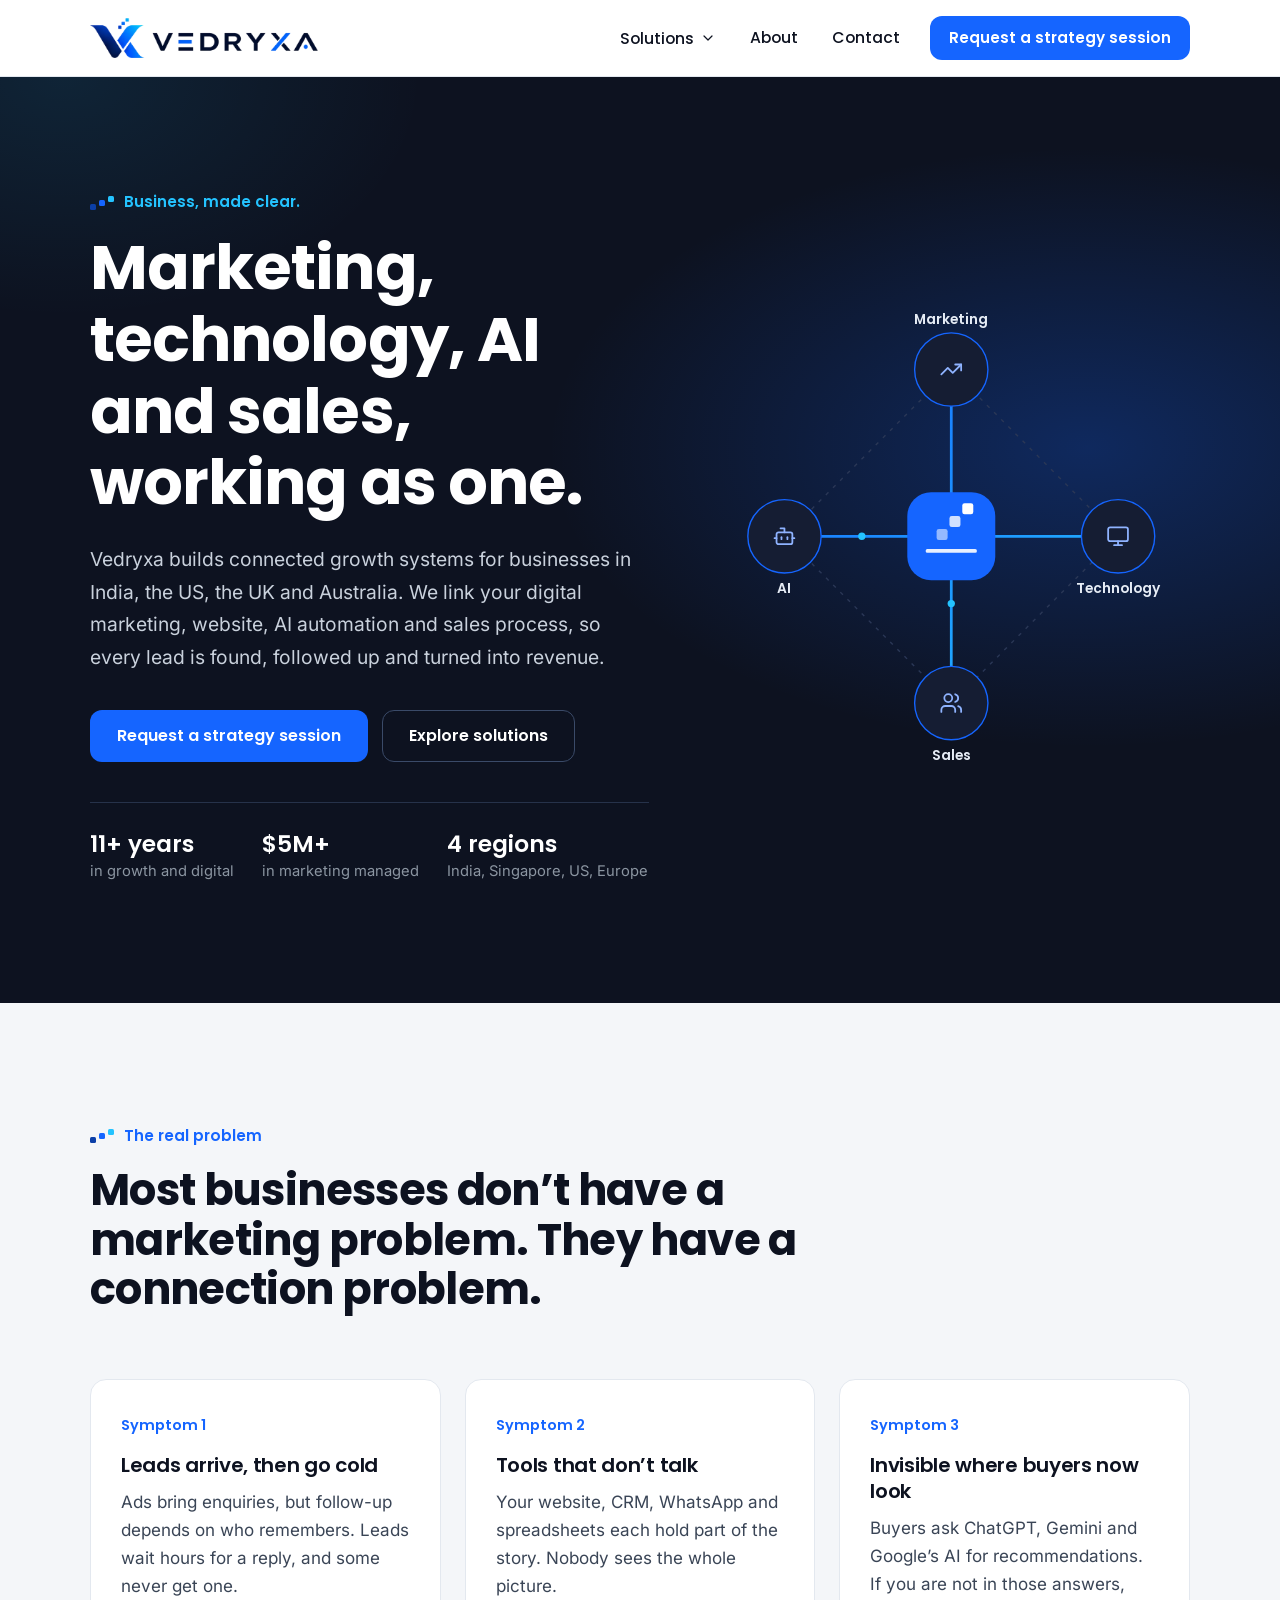
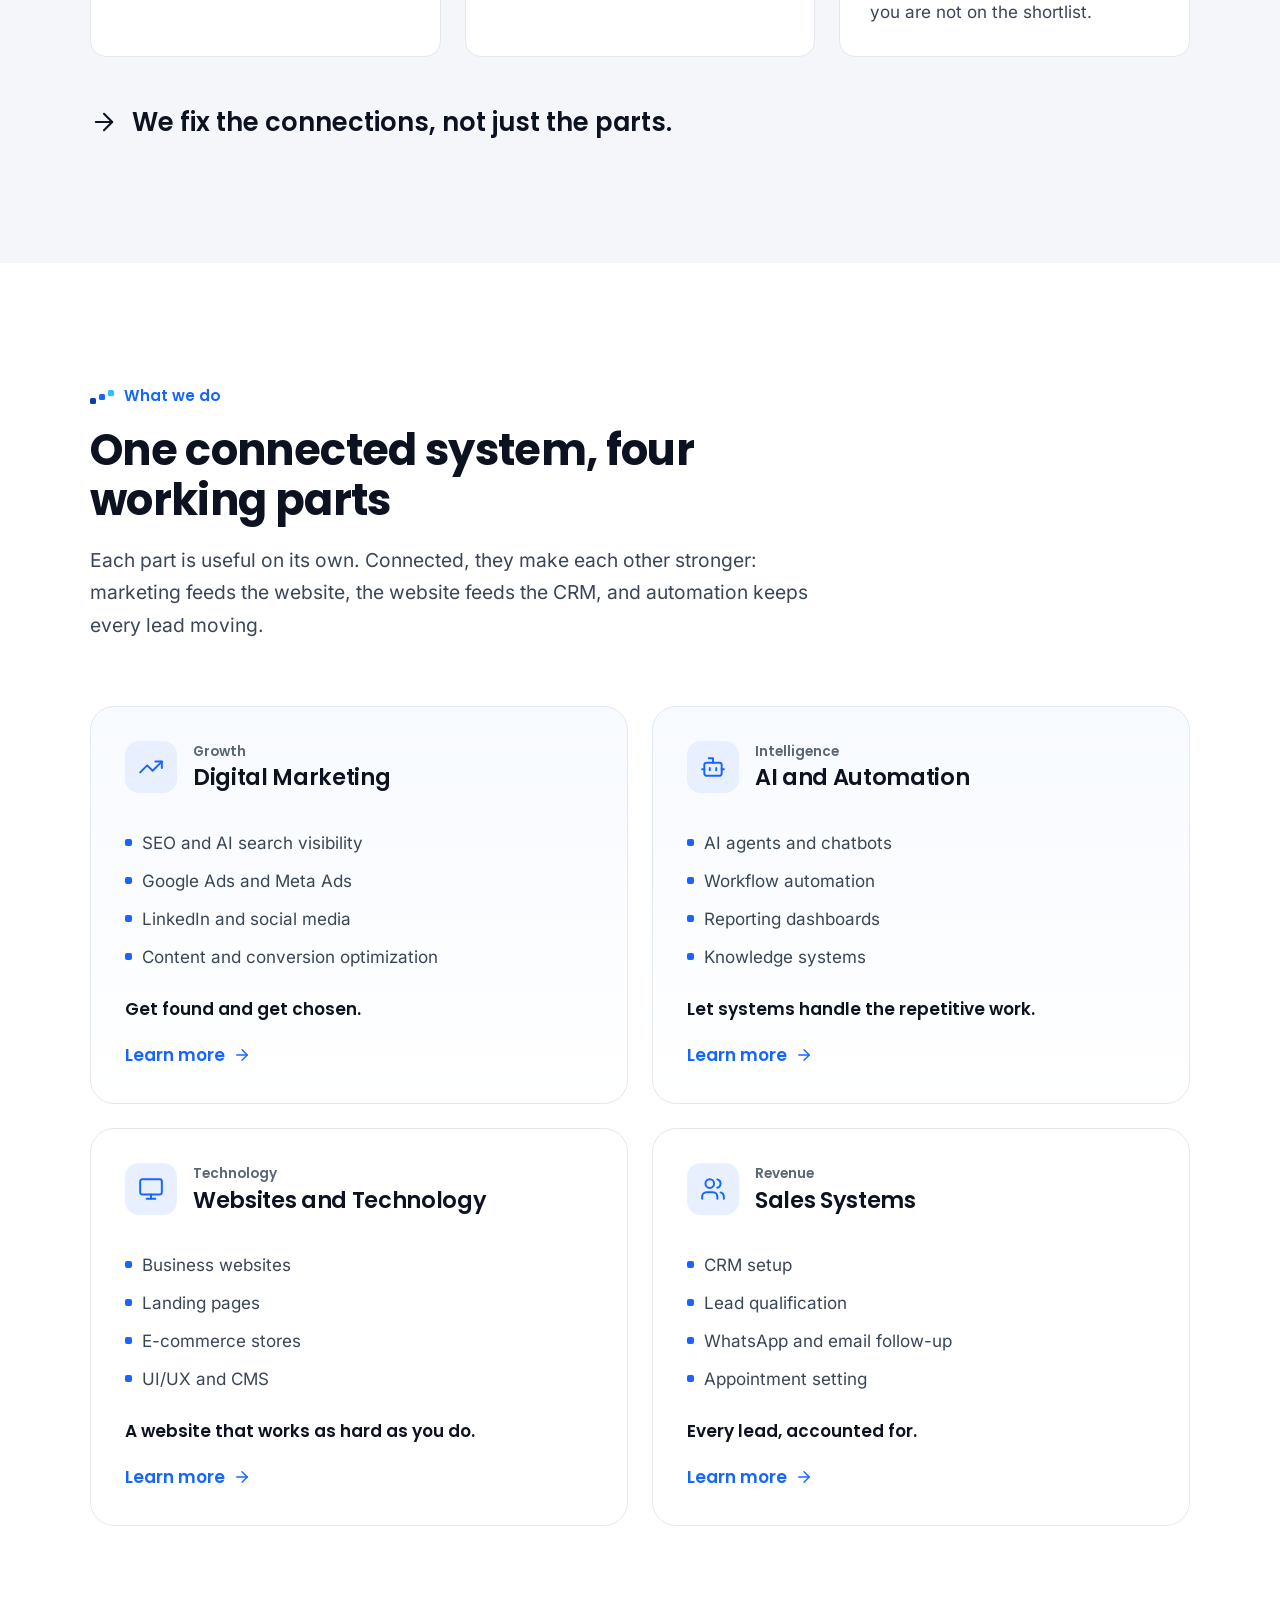
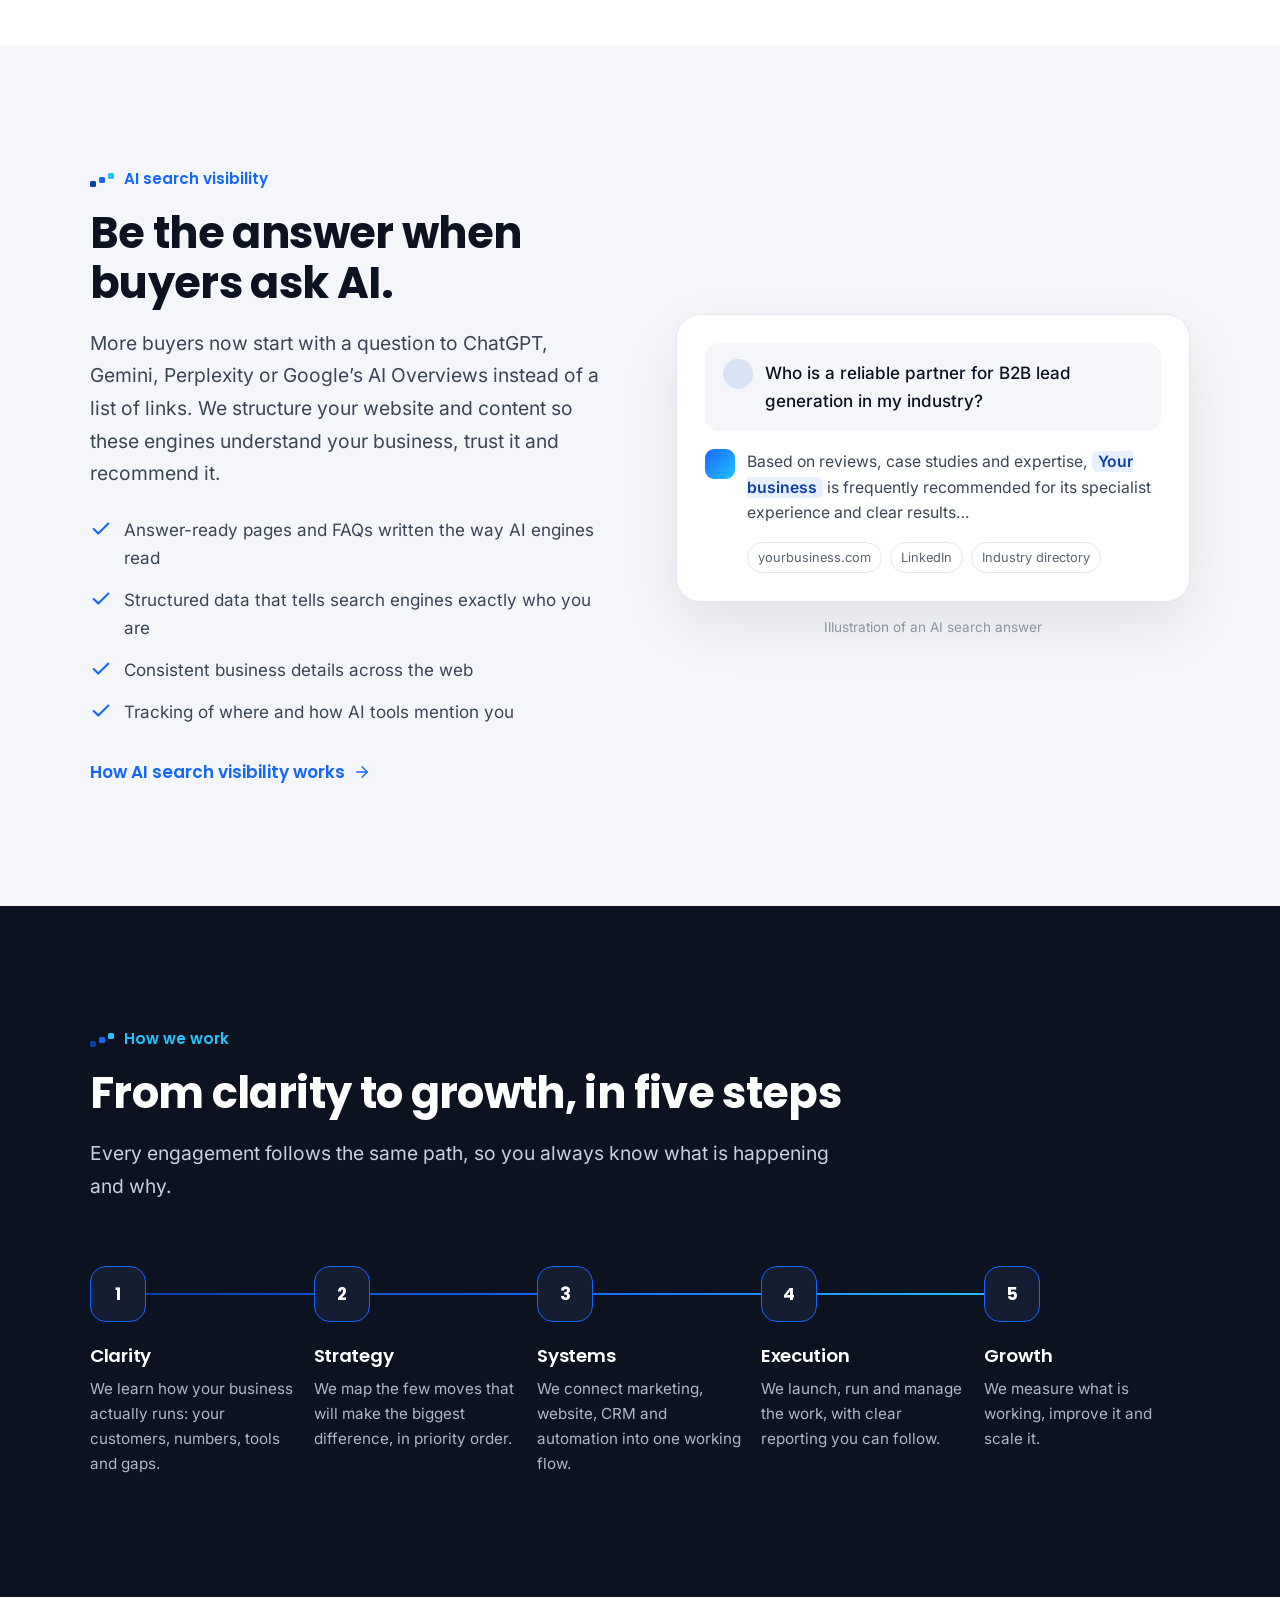
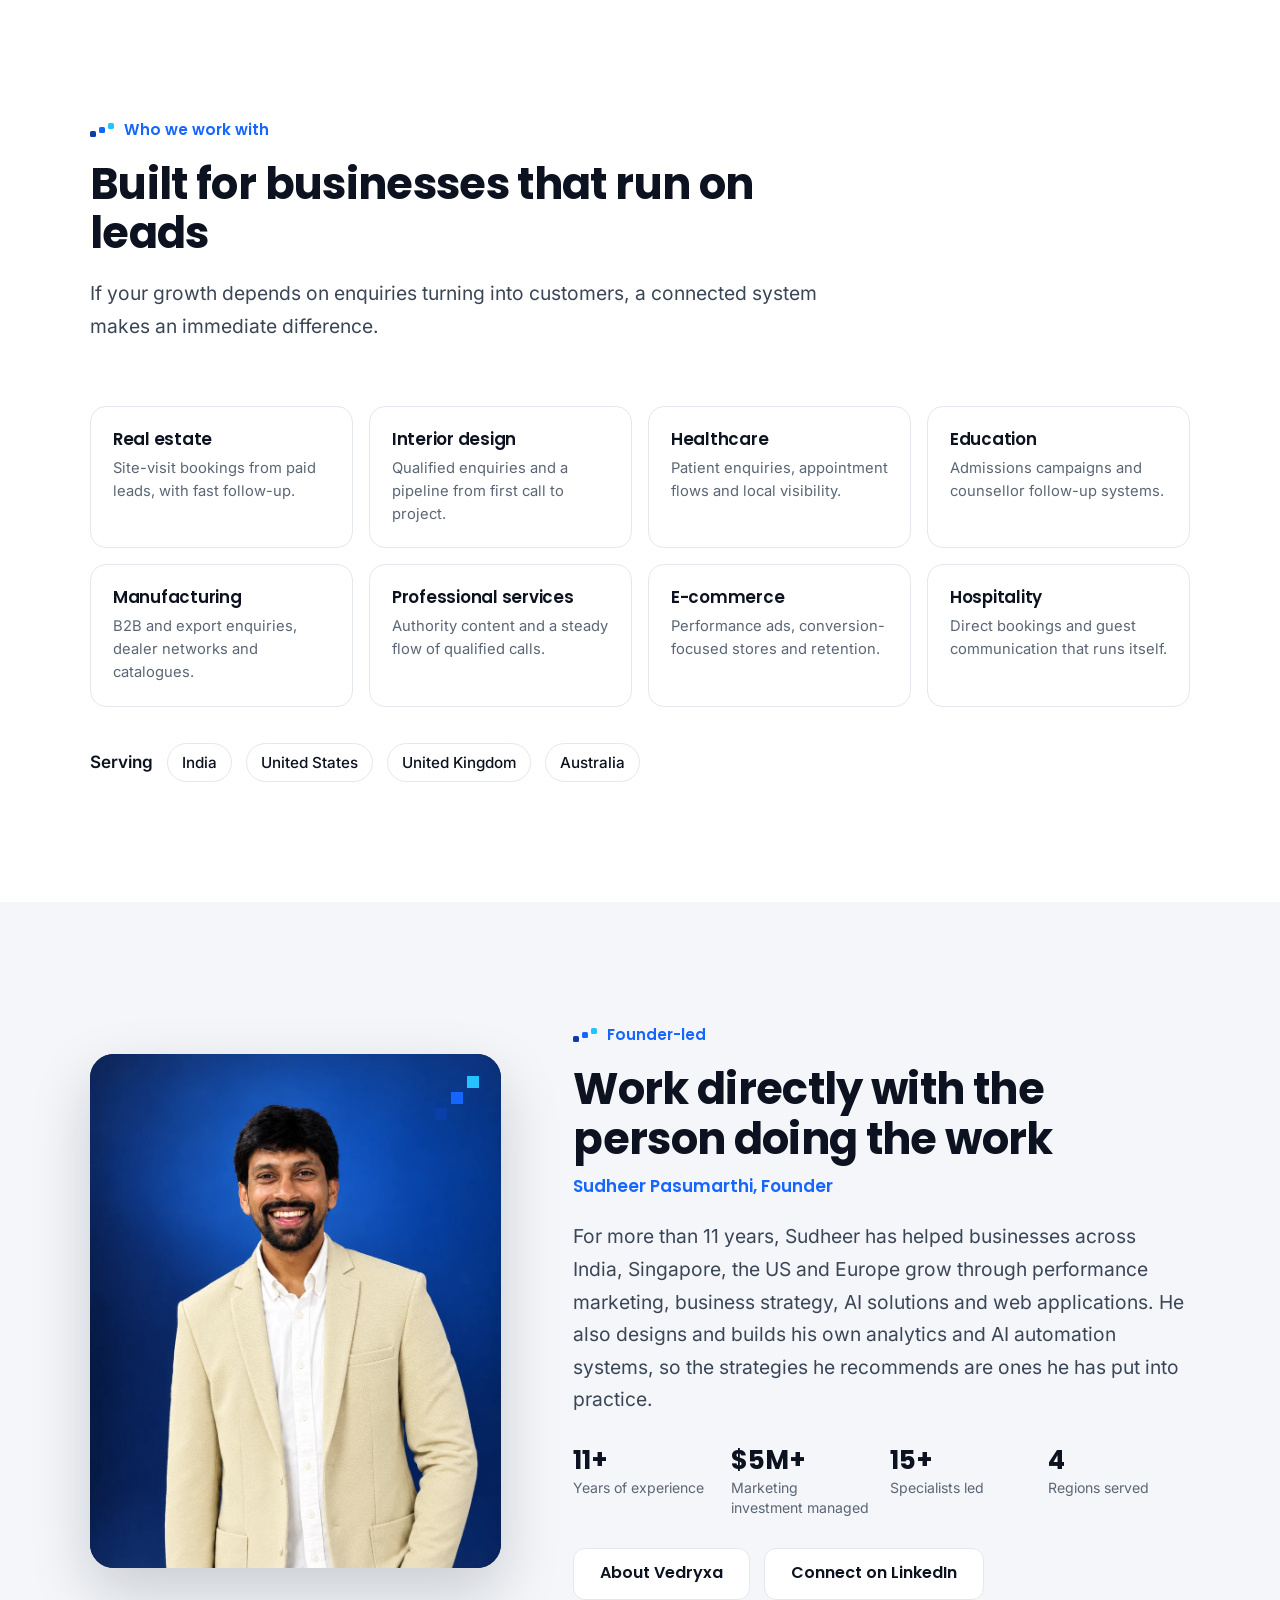
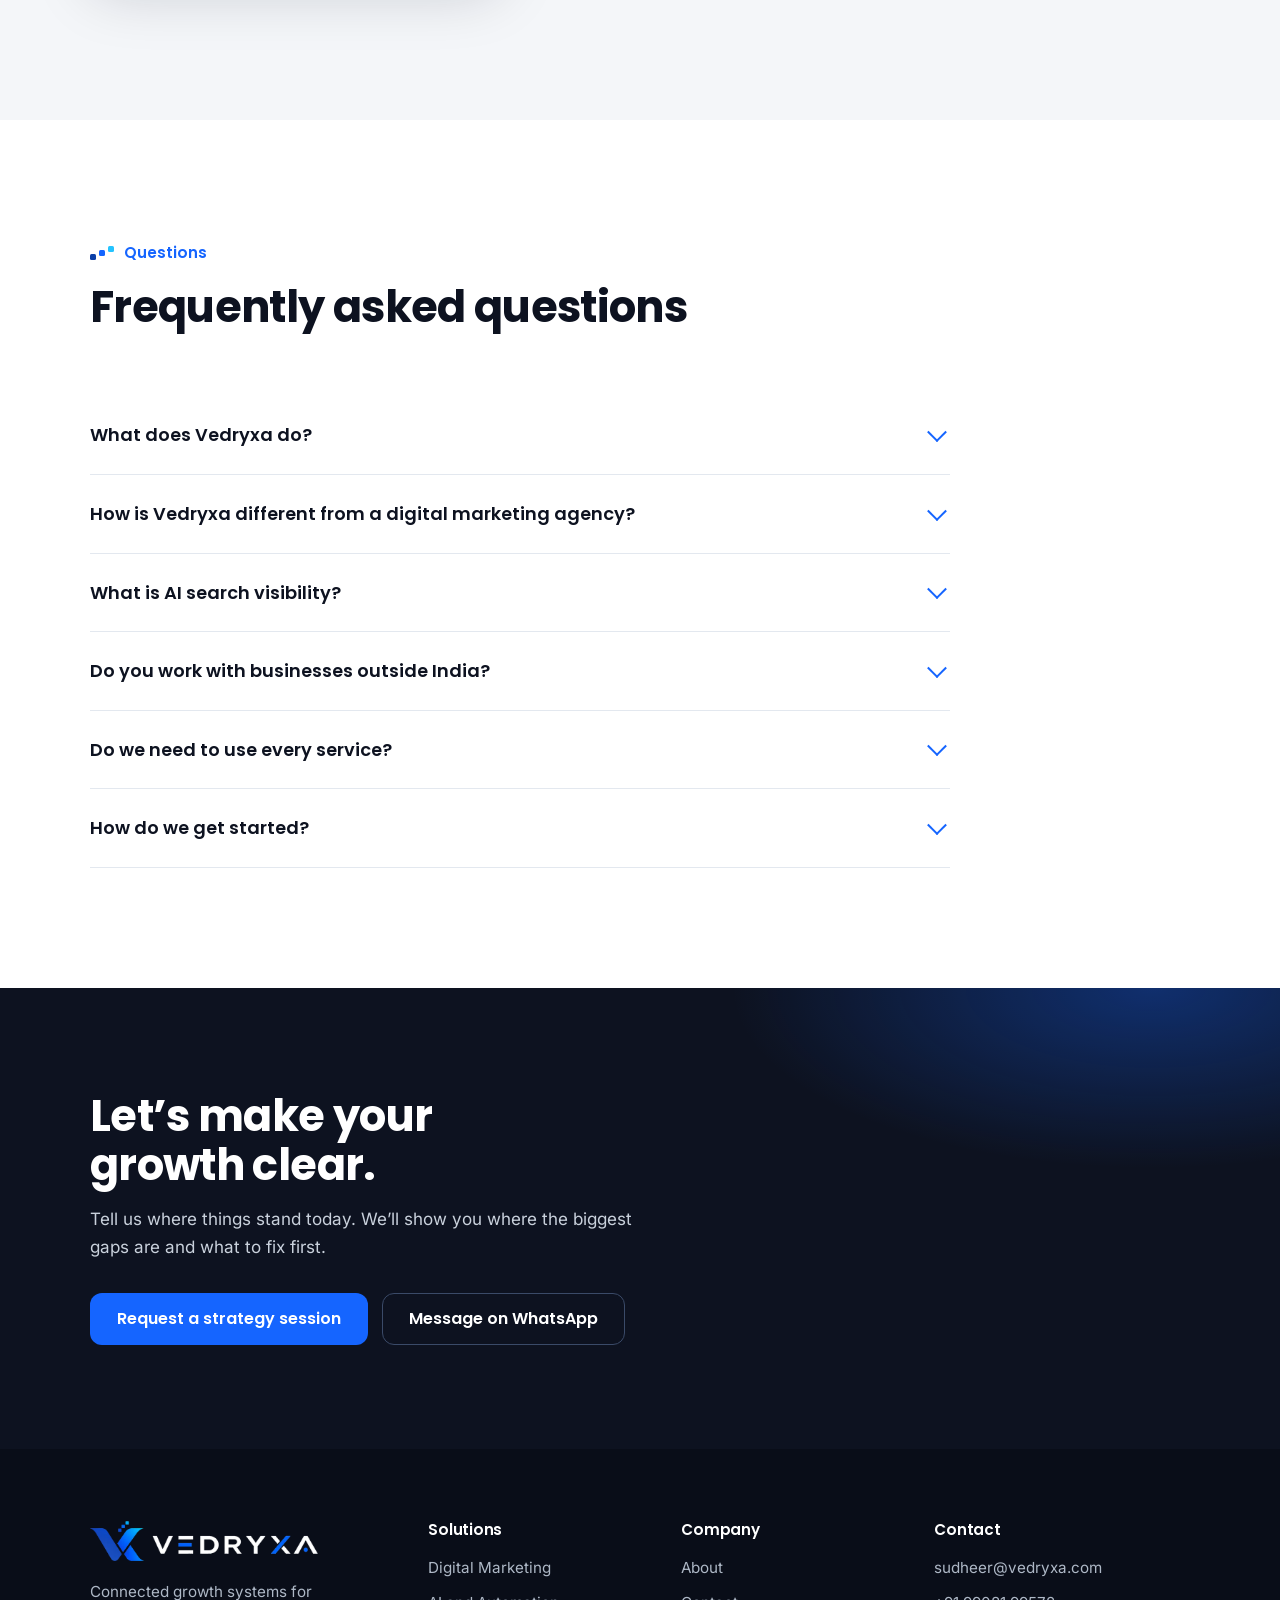
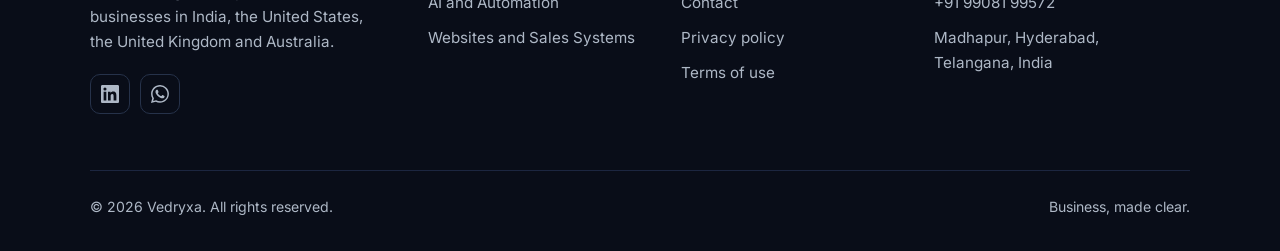
==== commit 4868ffc3: "Tag manager snippets added index.html" ====
--- a/index.html
+++ b/index.html
@@ -1,6 +1,13 @@
 <!doctype html>
 <html lang="en">
 <head>
+  <!-- Google Tag Manager -->
+<script>(function(w,d,s,l,i){w[l]=w[l]||[];w[l].push({'gtm.start':
+new Date().getTime(),event:'gtm.js'});var f=d.getElementsByTagName(s)[0],
+j=d.createElement(s),dl=l!='dataLayer'?'&l='+l:'';j.async=true;j.src=
+'https://www.googletagmanager.com/gtm.js?id='+i+dl;f.parentNode.insertBefore(j,f);
+})(window,document,'script','dataLayer','GTM-NWXQQV39');</script>
+<!-- End Google Tag Manager -->
 <meta charset="utf-8">
 <meta name="viewport" content="width=device-width, initial-scale=1, viewport-fit=cover">
 <title>Vedryxa | Connected Growth Systems: Marketing, AI &amp; Sales</title>
@@ -28,6 +35,10 @@
 <script type="application/ld+json">{"@context": "https://schema.org", "@type": "FAQPage", "mainEntity": [{"@type": "Question", "name": "What does Vedryxa do?", "acceptedAnswer": {"@type": "Answer", "text": "Vedryxa is a connected growth systems company based in Hyderabad, India. We help businesses in India, the United States, the United Kingdom and Australia connect their digital marketing, website, AI automation and sales process, so more of the leads they generate turn into revenue."}}, {"@type": "Question", "name": "How is Vedryxa different from a digital marketing agency?", "acceptedAnswer": {"@type": "Answer", "text": "A typical agency runs one piece, such as ads or SEO. We look at the full path from first click to closed deal and fix the gaps between marketing, technology and sales. Digital marketing is one of the things we offer, but the goal is a system where every part makes the others work better."}}, {"@type": "Question", "name": "What is AI search visibility?", "acceptedAnswer": {"@type": "Answer", "text": "AI search visibility, also called answer engine optimization (AEO) or generative engine optimization (GEO), is the work of making your business easy for tools like ChatGPT, Gemini, Perplexity and Google AI Overviews to understand, trust and recommend when buyers ask them questions."}}, {"@type": "Question", "name": "Do you work with businesses outside India?", "acceptedAnswer": {"@type": "Answer", "text": "Yes. We work with clients in India, the United States, the United Kingdom and Australia. Work is delivered remotely, with meeting times arranged to suit your time zone."}}, {"@type": "Question", "name": "Do we need to use every service?", "acceptedAnswer": {"@type": "Answer", "text": "No. Many businesses start with one area, such as lead generation or a new website, and connect the rest over time. We recommend the order that will make the biggest difference first."}}, {"@type": "Question", "name": "How do we get started?", "acceptedAnswer": {"@type": "Answer", "text": "Request a strategy session through the contact page or message us on WhatsApp. We will talk through your business, your current setup and your goals, then suggest where to begin."}}]}</script>
 </head>
 <body>
+  <!-- Google Tag Manager (noscript) -->
+<noscript><iframe src="https://www.googletagmanager.com/ns.html?id=GTM-NWXQQV39"
+height="0" width="0" style="display:none;visibility:hidden"></iframe></noscript>
+<!-- End Google Tag Manager (noscript) -->
 <a class="skip" href="#main">Skip to content</a>
 <header class="site-header"><div class="wrap nav">
 <a class="brand" href="./" aria-label="Vedryxa home"><img src="./assets/img/logo.webp" alt="Vedryxa" width="229" height="40"></a>
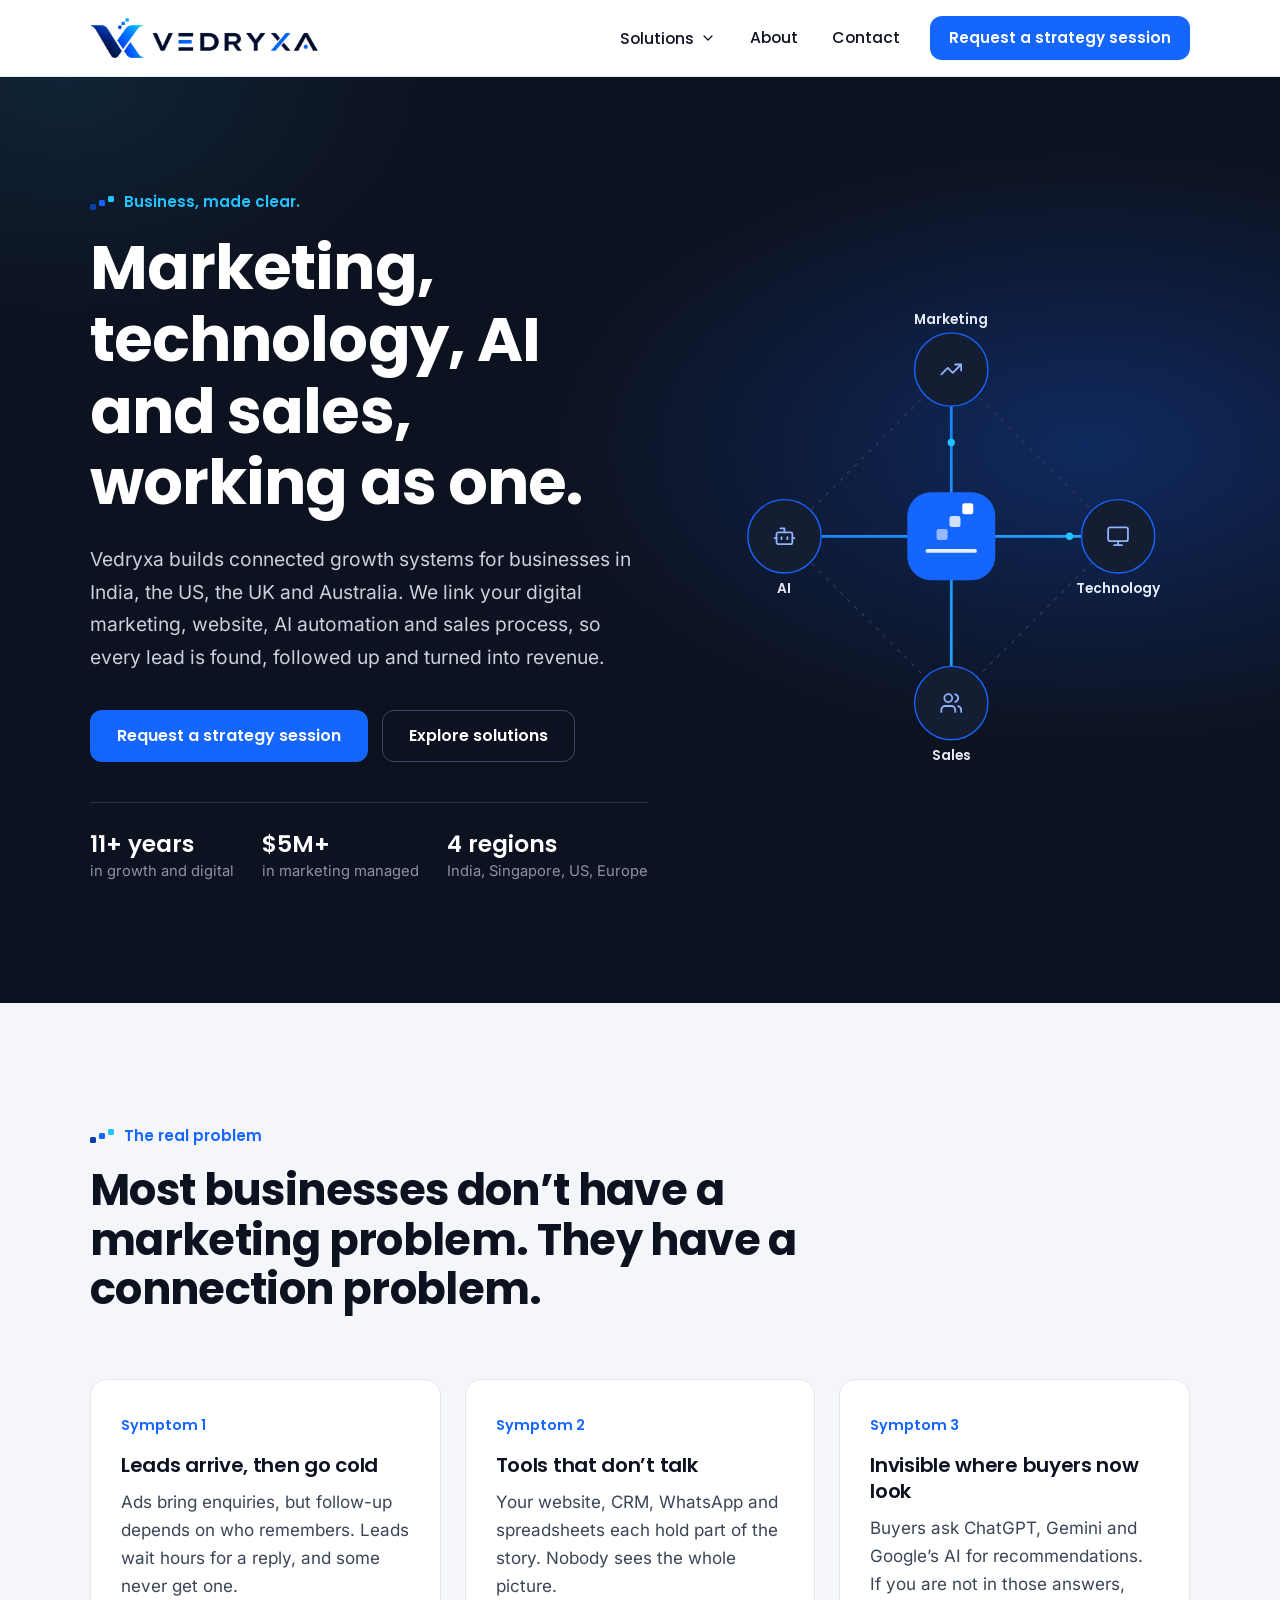
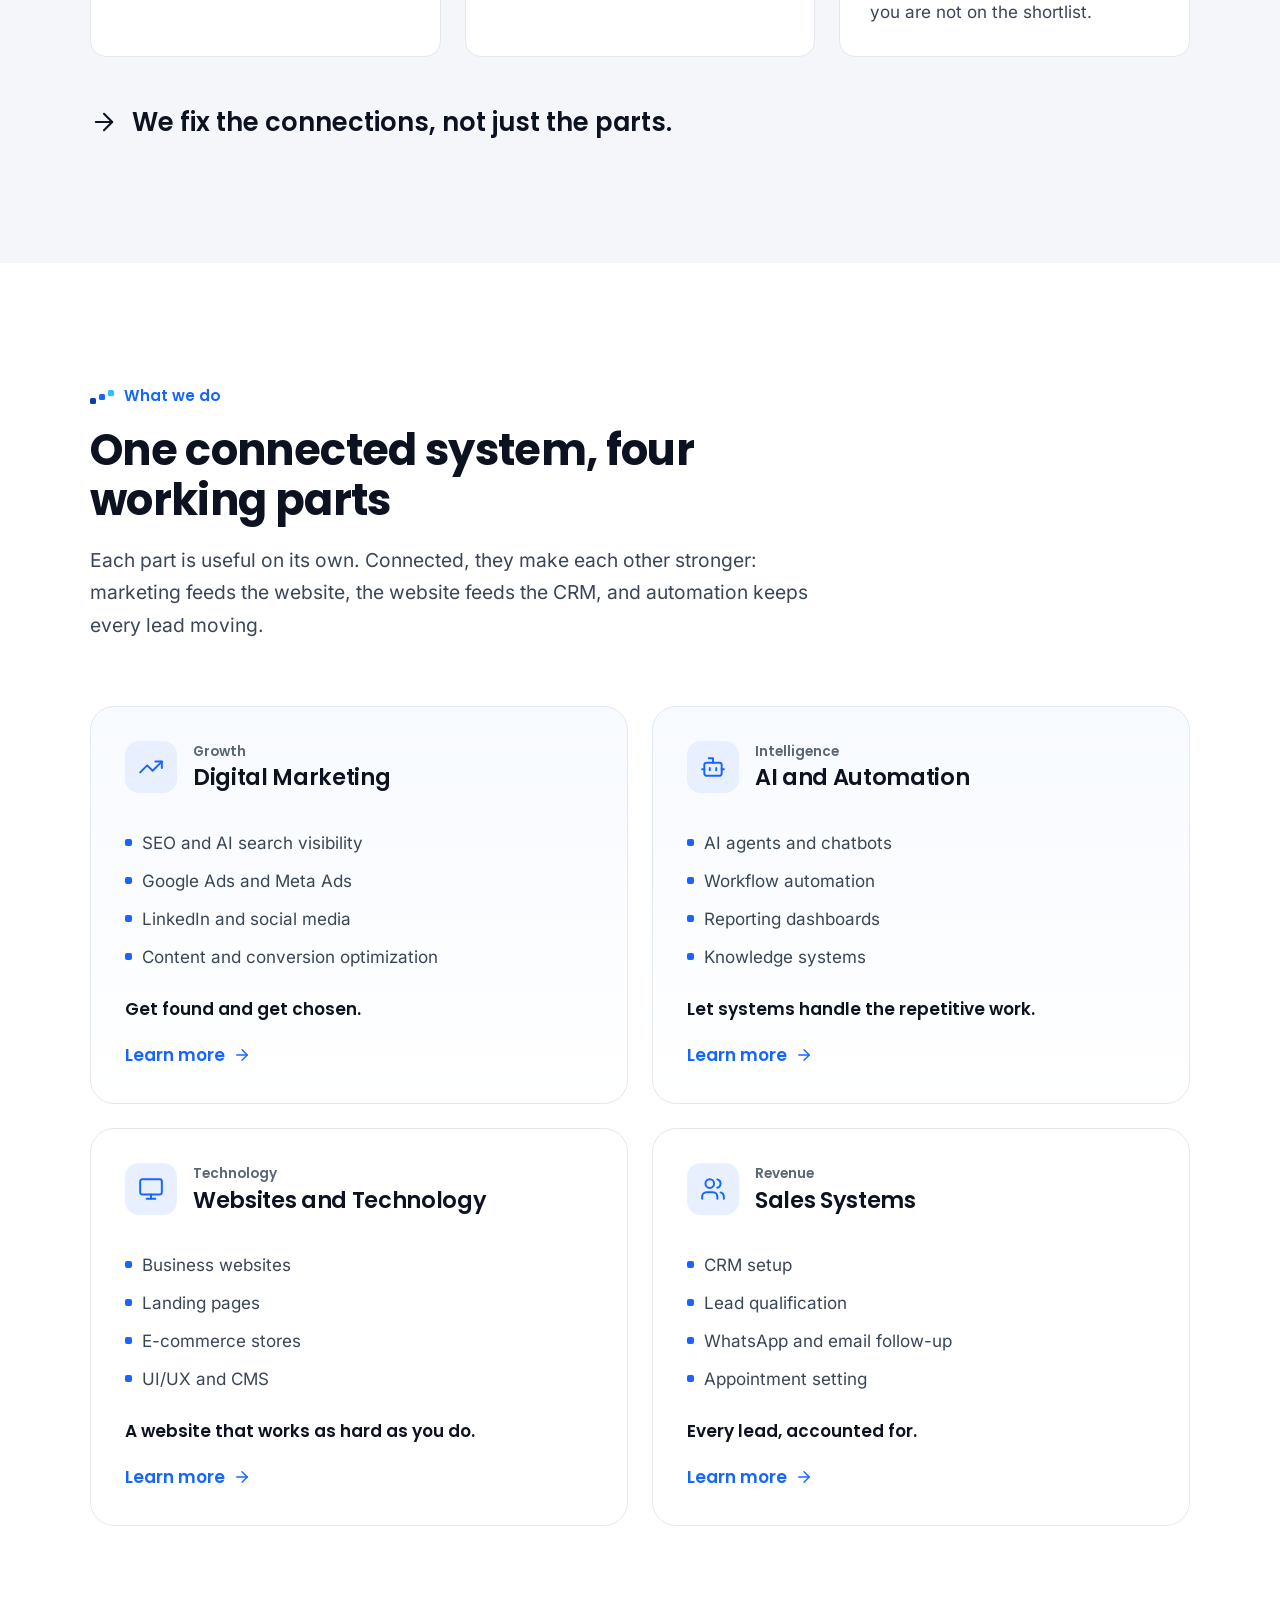
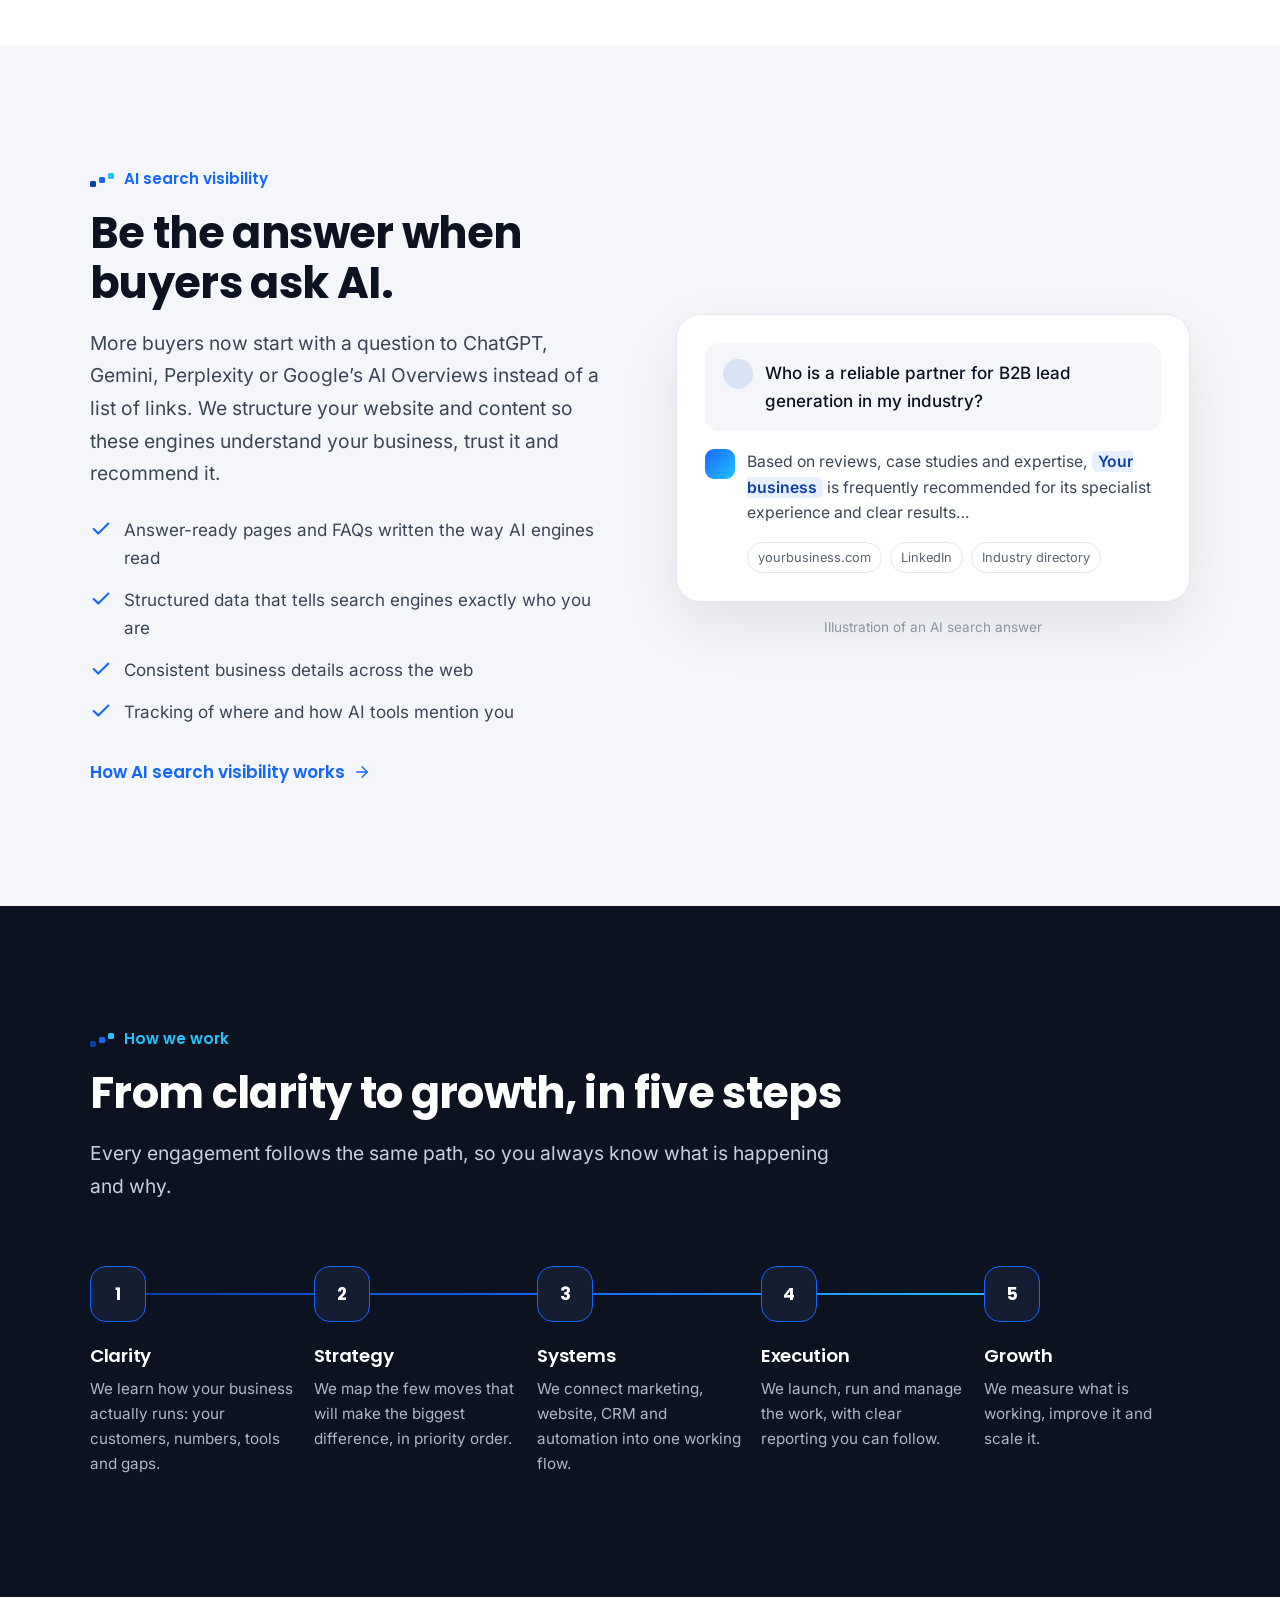
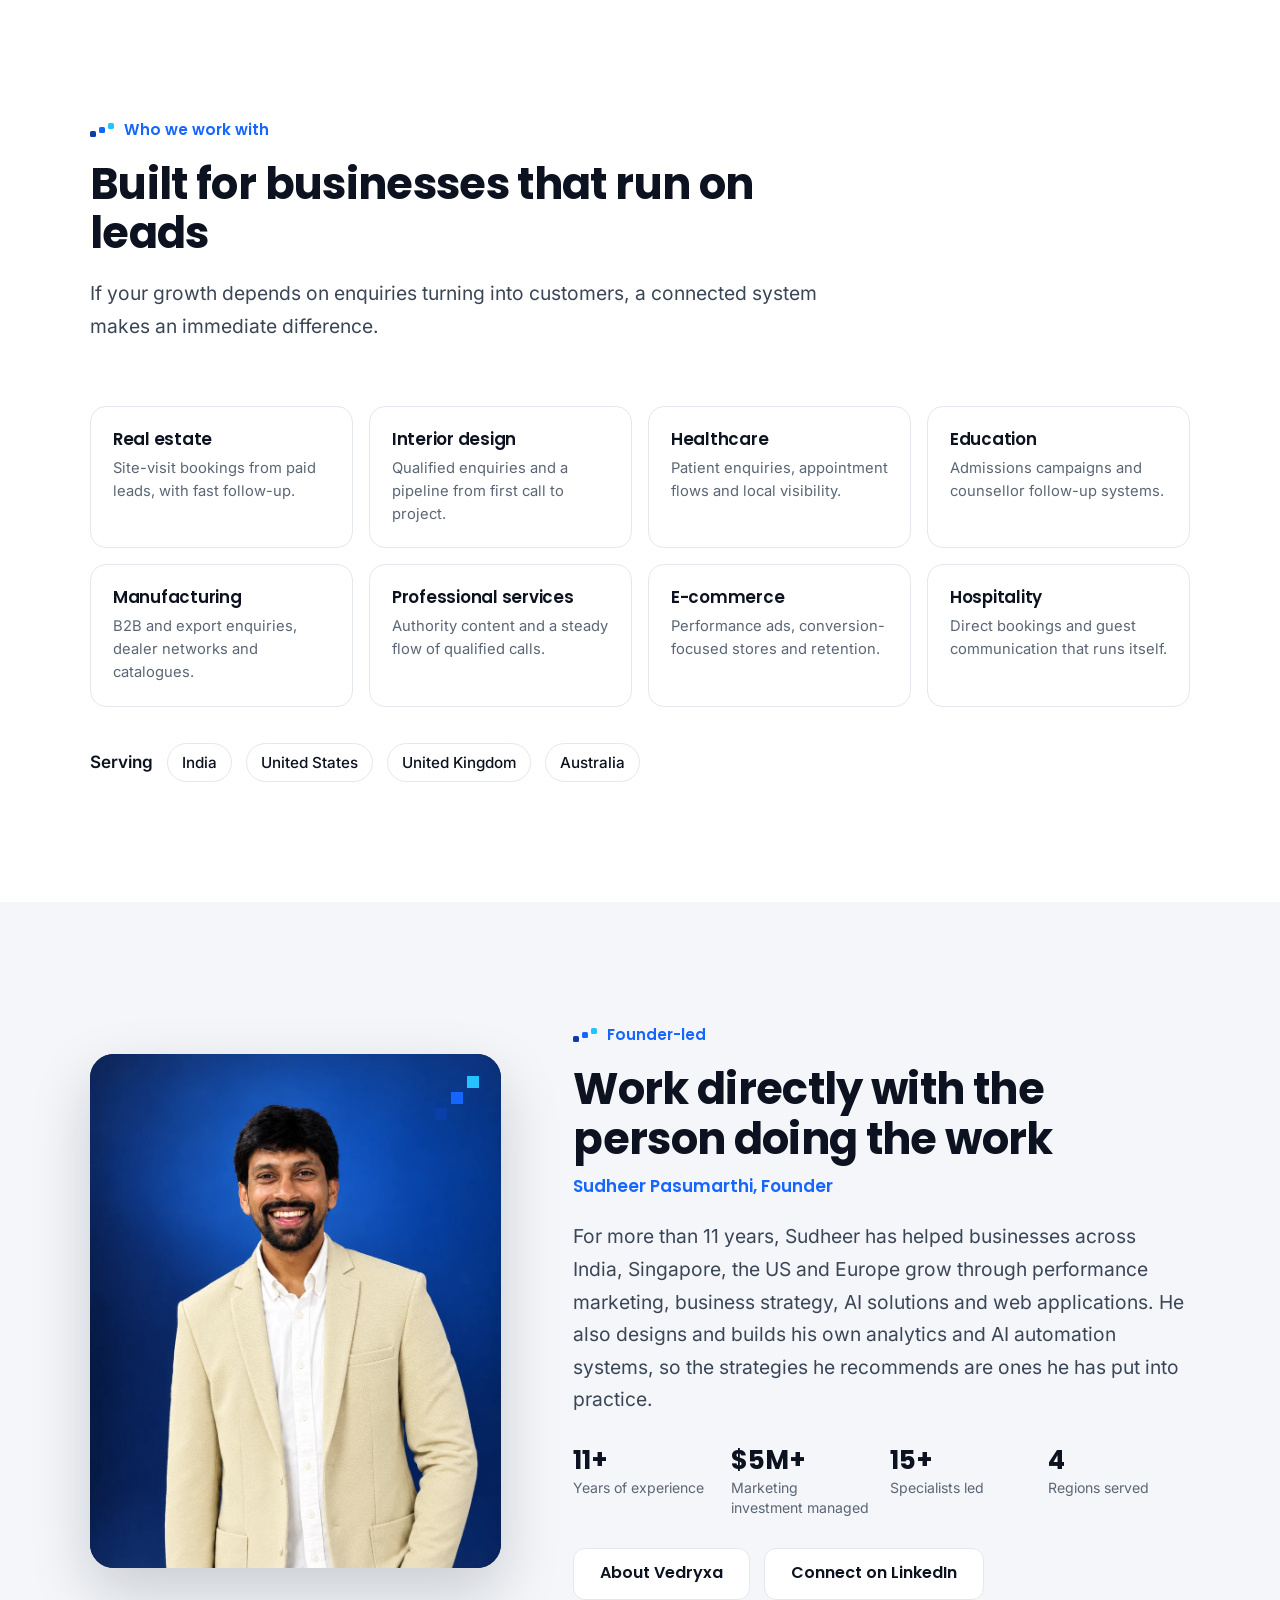
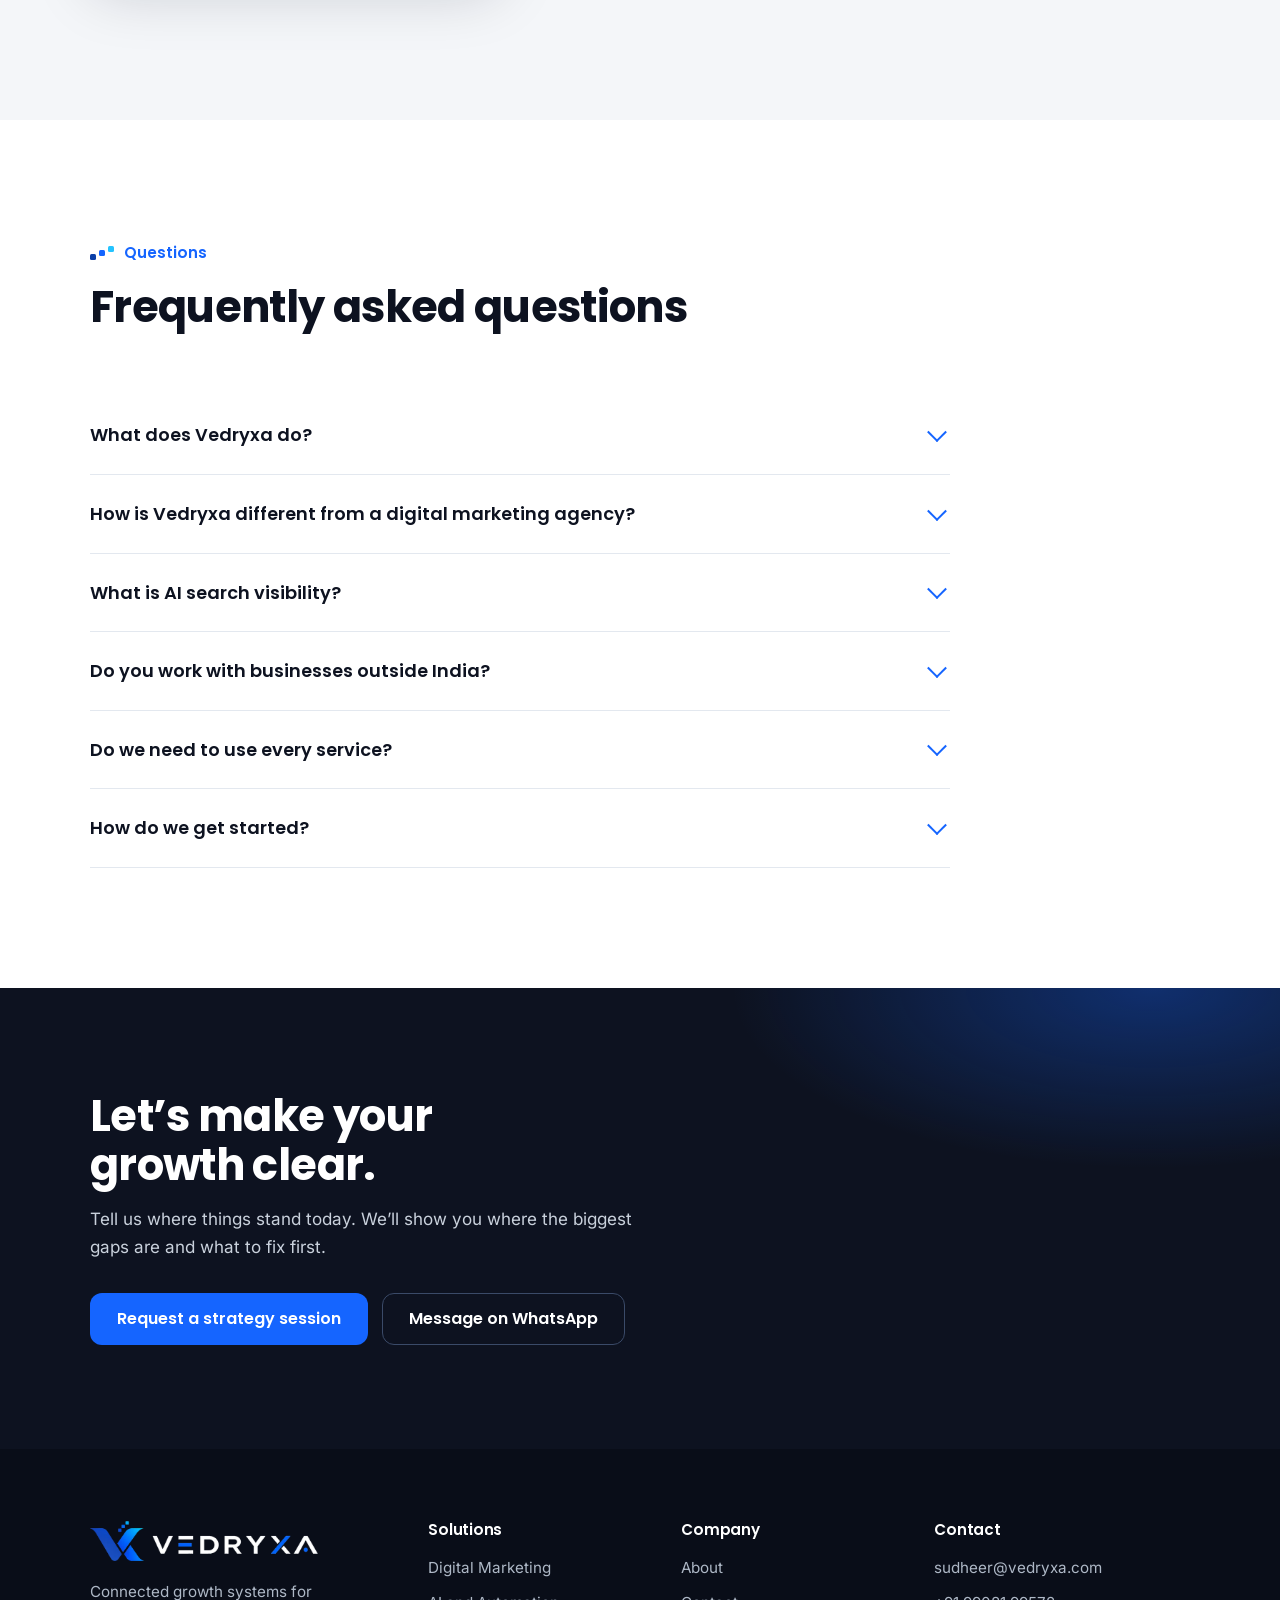
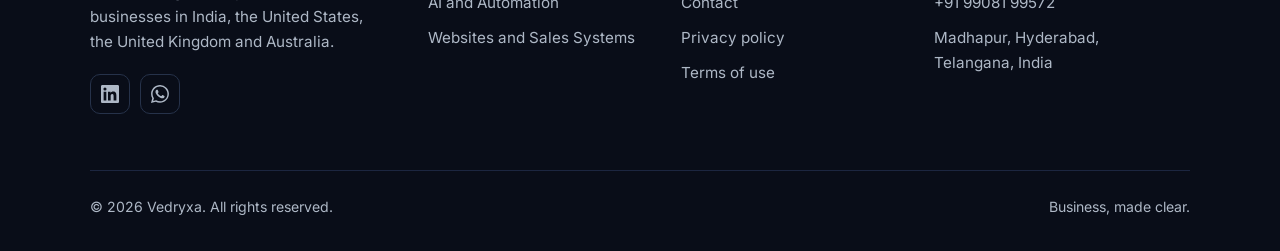
==== commit f76d5a78: "Update index.html meta titles & description" ====
--- a/index.html
+++ b/index.html
@@ -10,8 +10,8 @@
 <!-- End Google Tag Manager -->
 <meta charset="utf-8">
 <meta name="viewport" content="width=device-width, initial-scale=1, viewport-fit=cover">
-<title>Vedryxa | Connected Growth Systems: Marketing, AI &amp; Sales</title>
-<meta name="description" content="Vedryxa connects digital marketing, websites, AI automation and sales systems so every lead turns into revenue. Serving India, US, UK and Australia.">
+<title>Vedryxa|Digital Marketing & AI Growth Agency</title>
+<meta name="description" content="Get found on Google, Maps and AI search. Vedryxa connects your marketing, technology, AI and sales into one system that turns enquiries into revenue.">
 <link rel="canonical" href="https://vedryxa.com/">
 <meta name="robots" content="index, follow, max-image-preview:large">
 <meta name="theme-color" content="#0D1220">
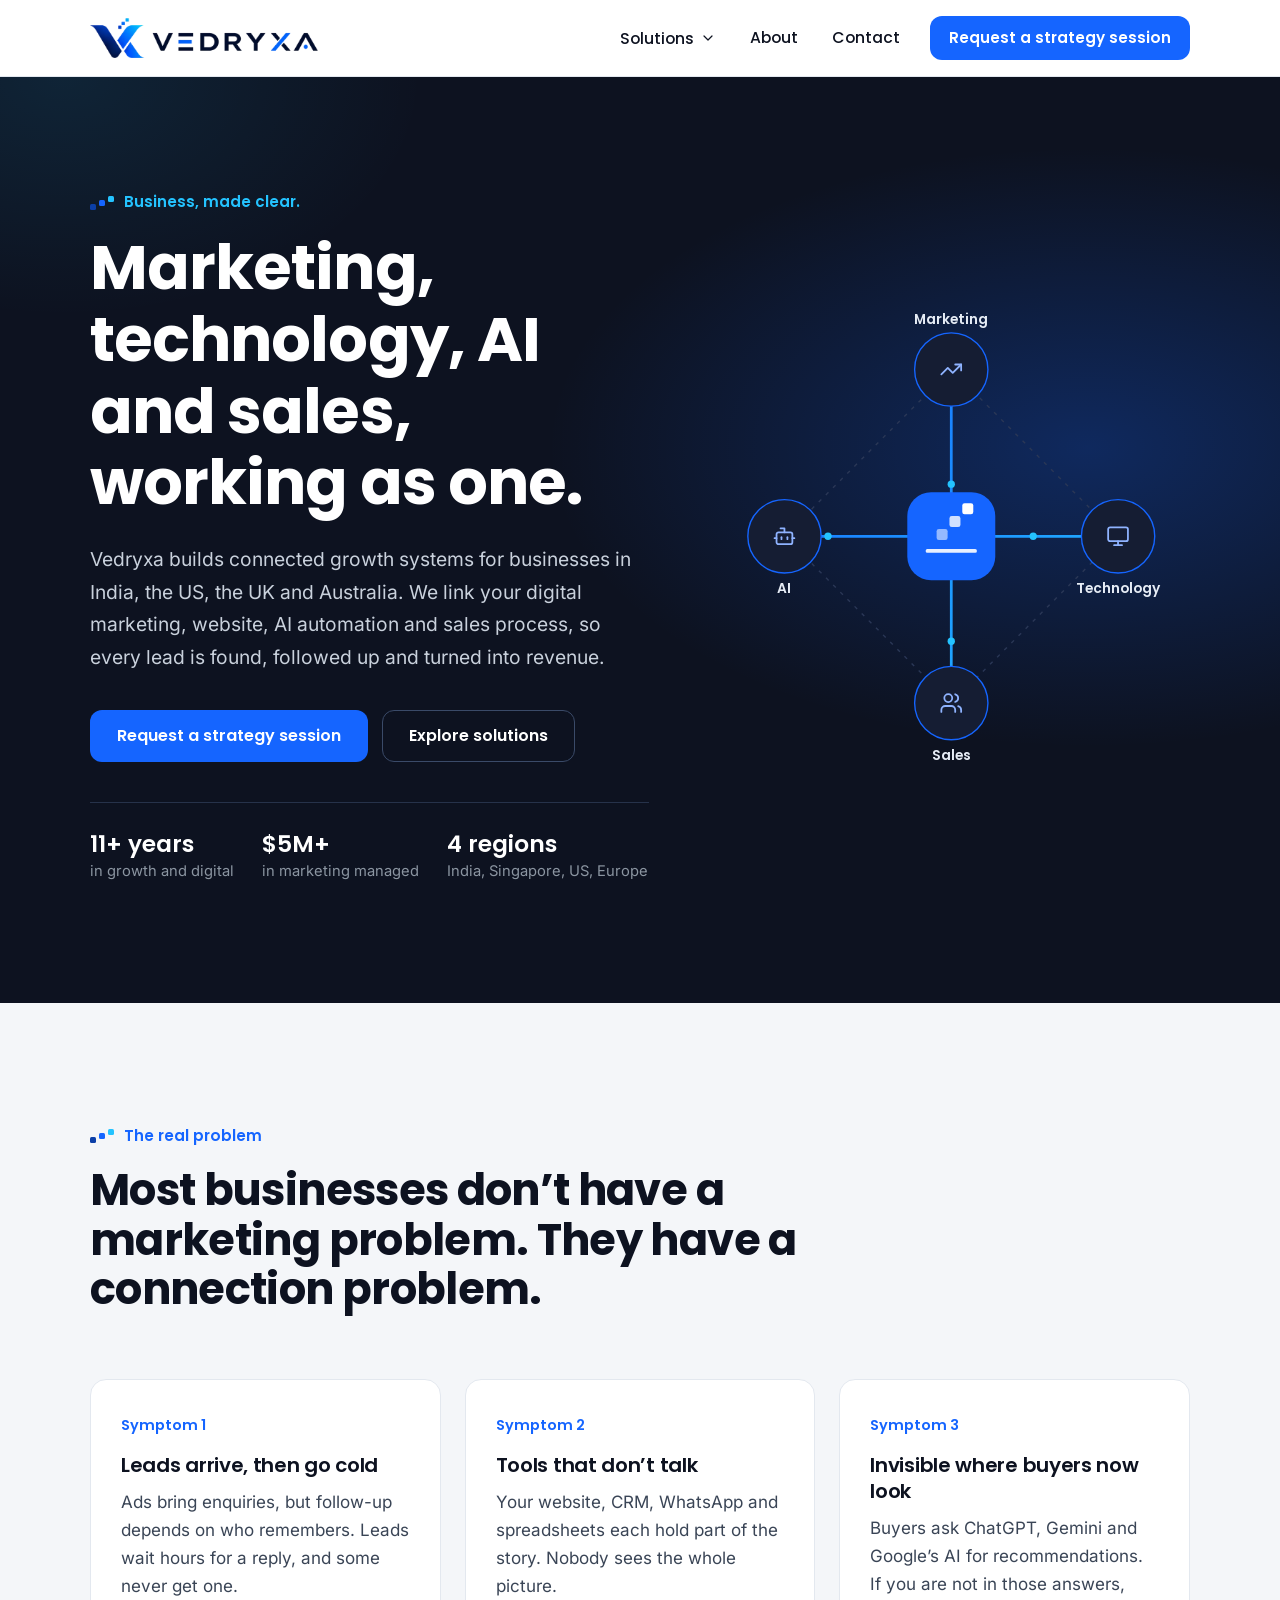
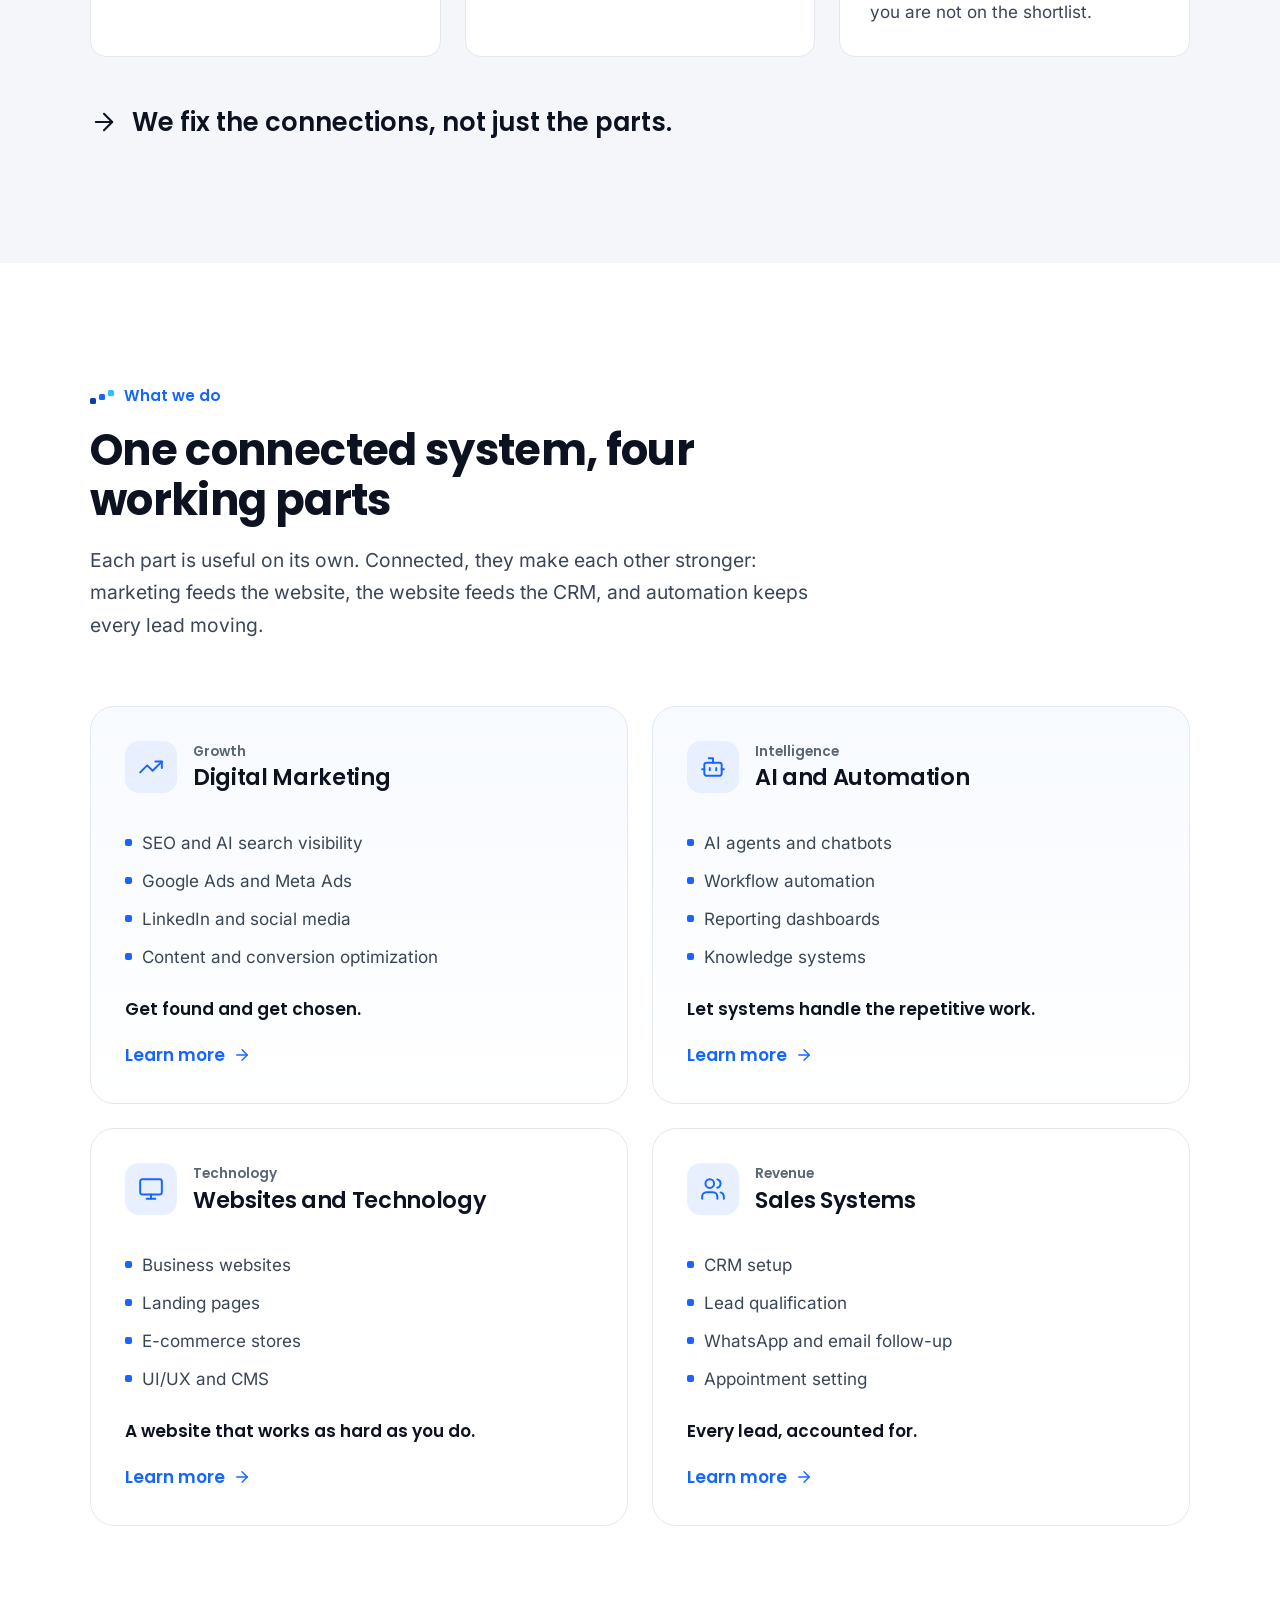
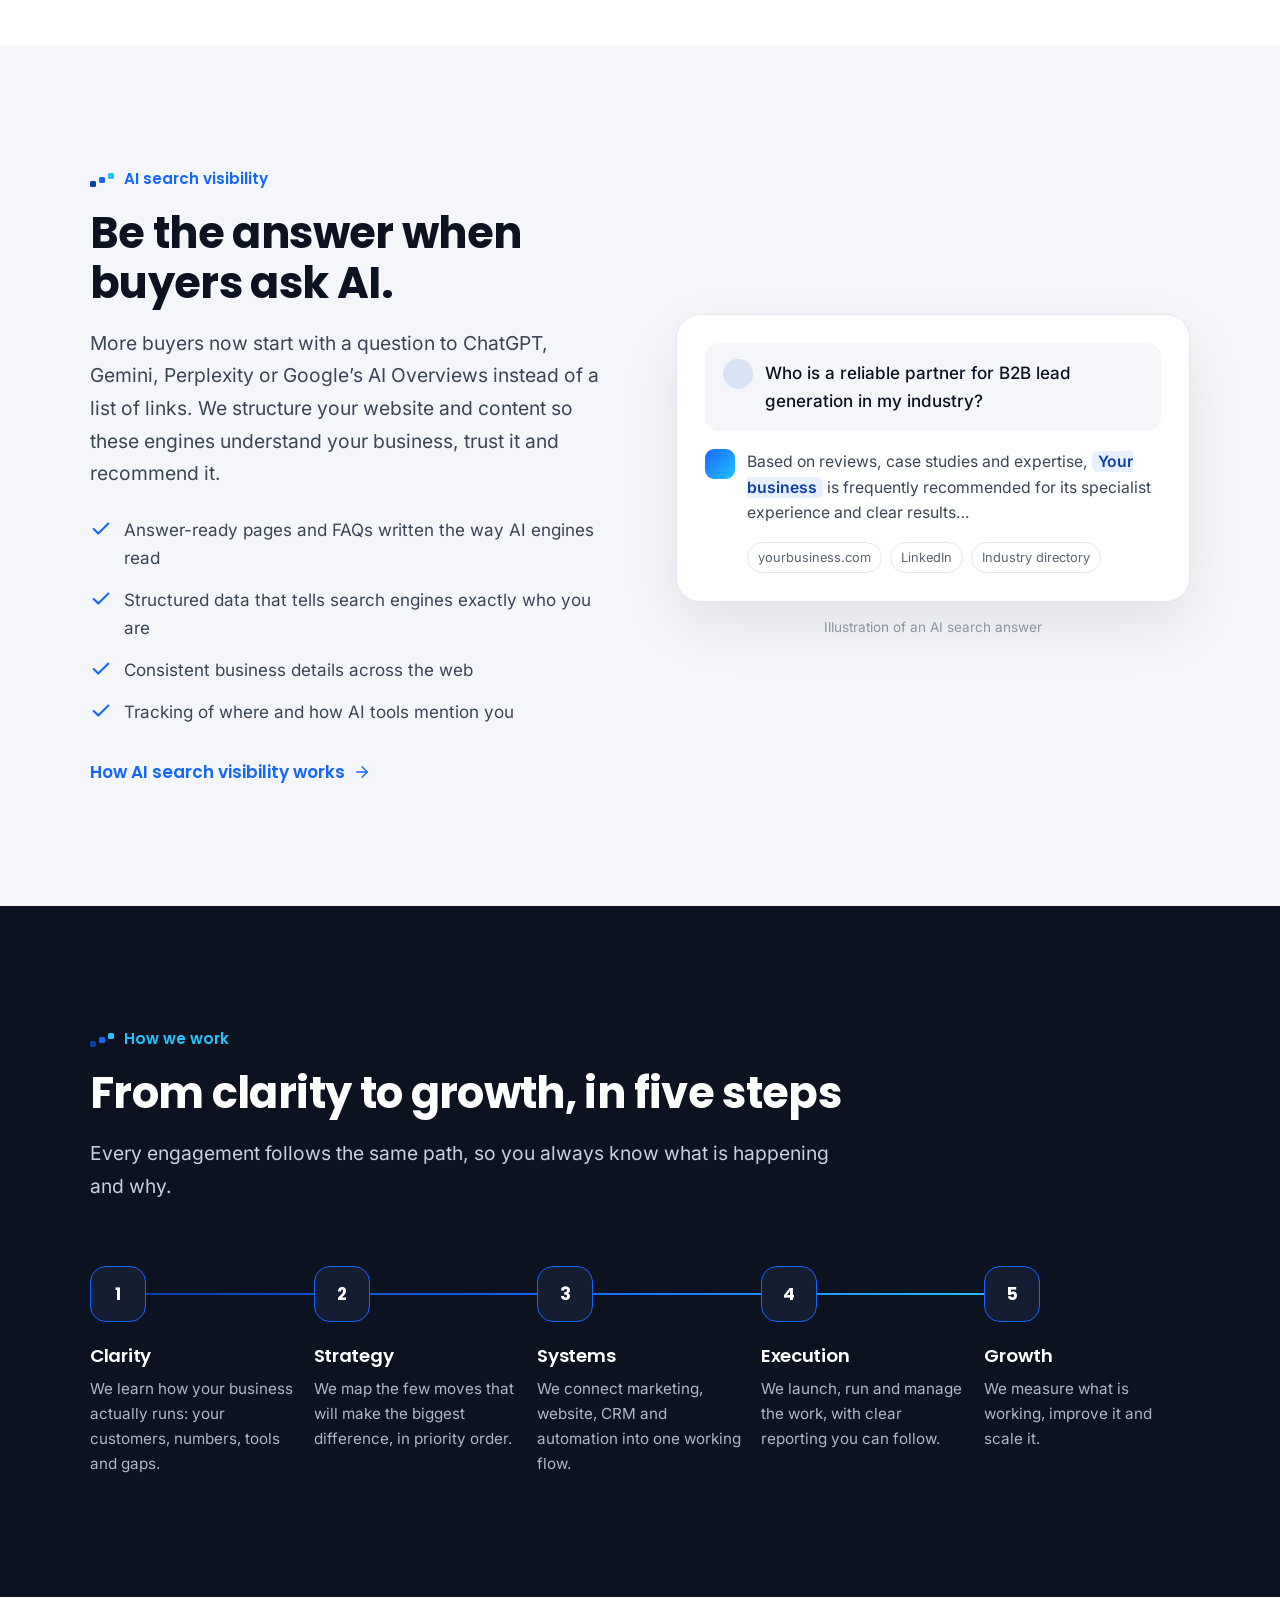
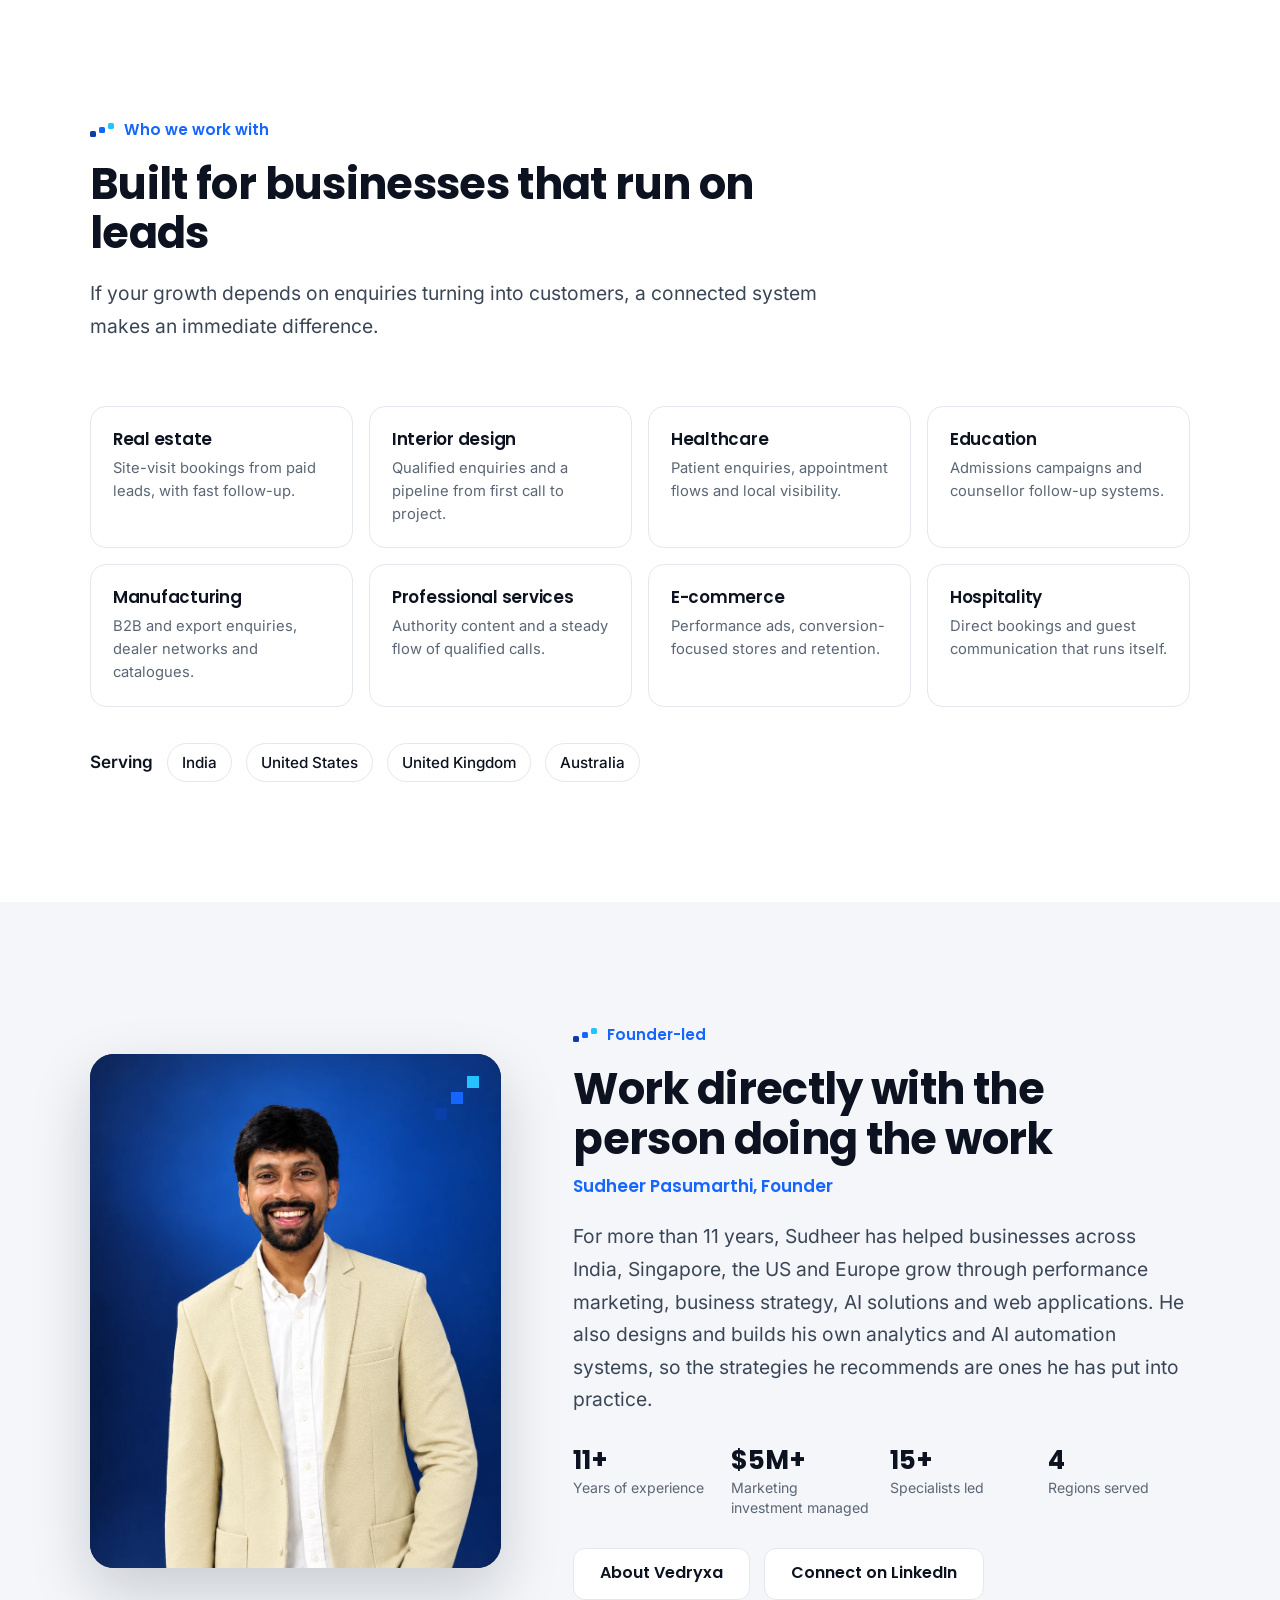
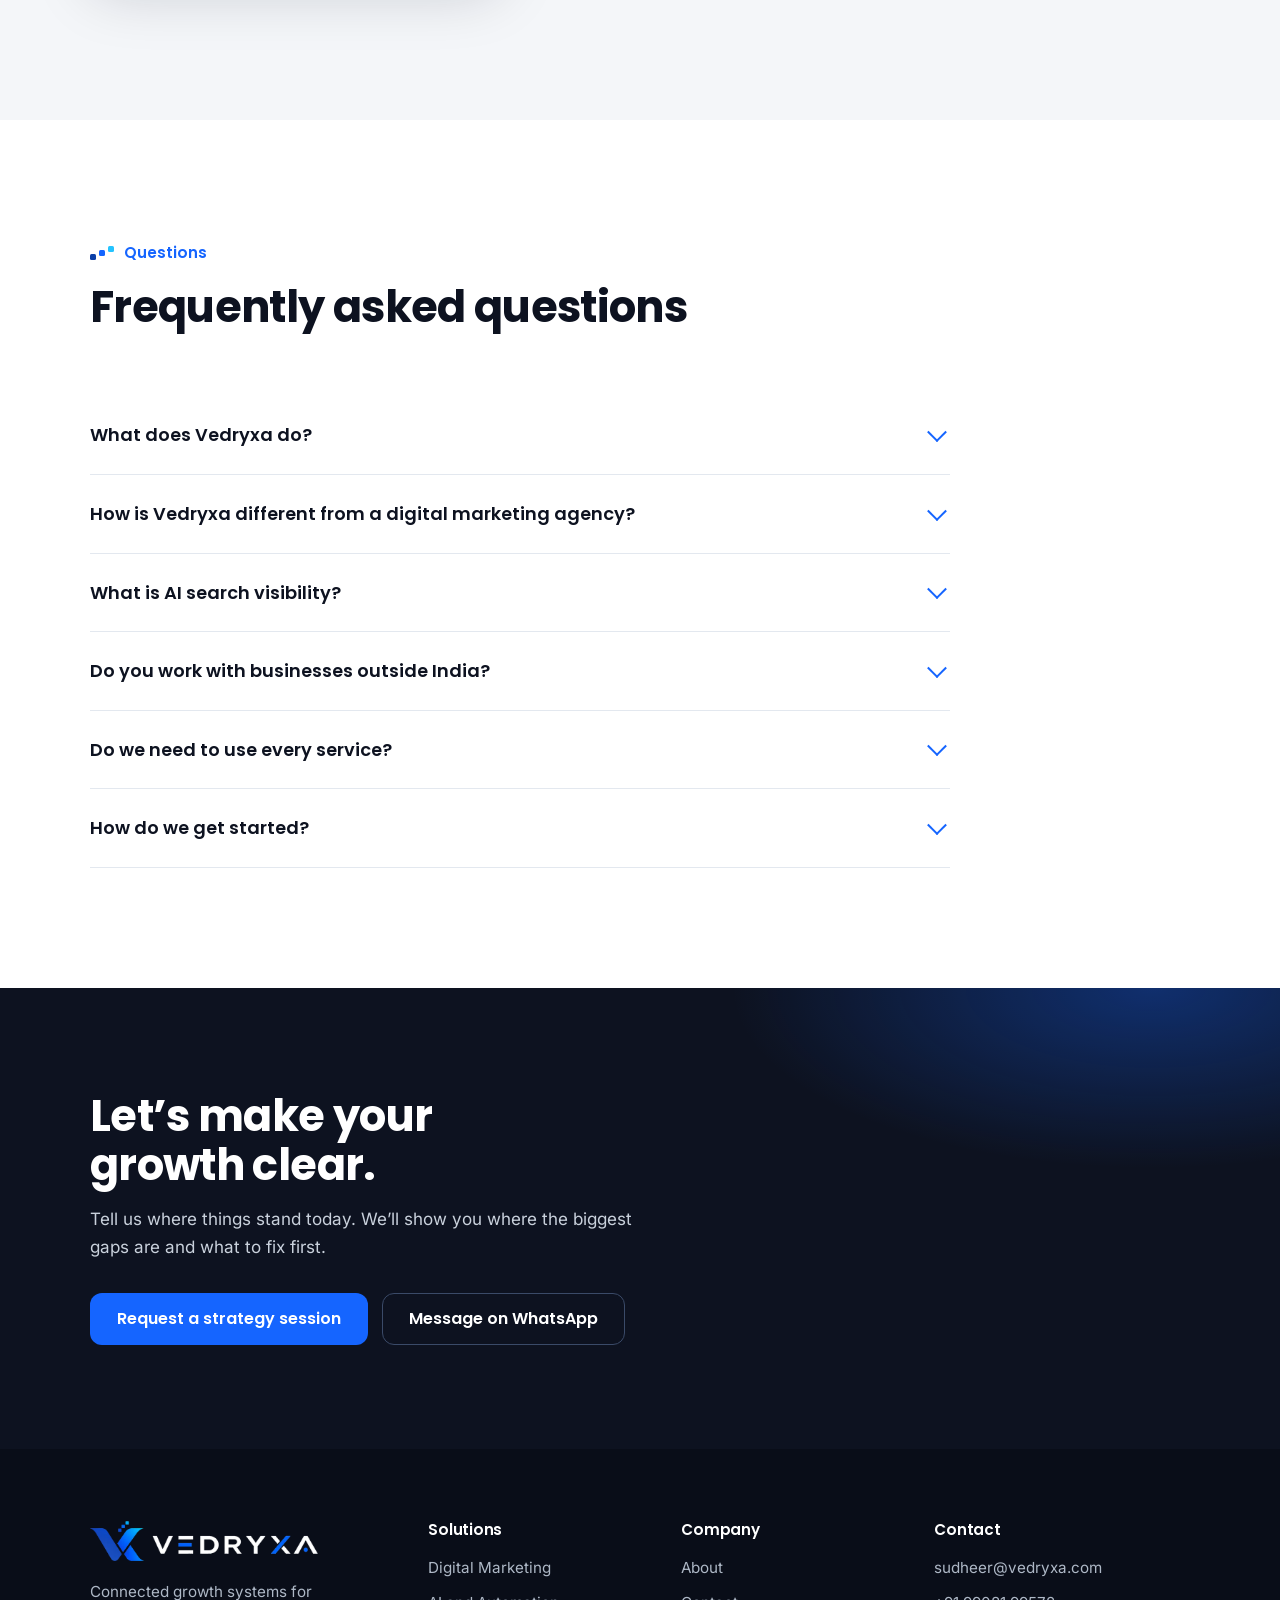
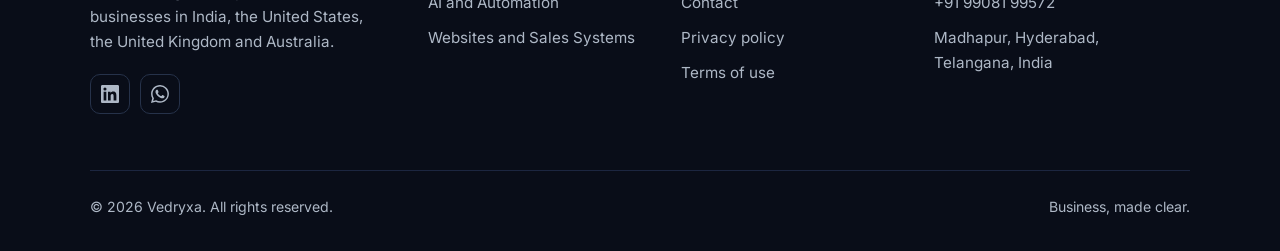
==== commit 70b665f3: "Update index.html meta pixel placed" ====
--- a/index.html
+++ b/index.html
@@ -33,6 +33,25 @@
 <script type="application/ld+json">{"@context": "https://schema.org", "@type": "ProfessionalService", "@id": "https://vedryxa.com/#organization", "name": "Vedryxa", "url": "https://vedryxa.com/", "logo": "https://vedryxa.com/android-chrome-512x512.png", "image": "https://vedryxa.com/assets/img/og-image.png", "slogan": "Business, made clear.", "description": "Vedryxa is a connected growth systems company based in Hyderabad, India. It connects digital marketing, websites, AI automation and sales systems for businesses in India, the United States, the United Kingdom and Australia.", "email": "sudheer@vedryxa.com", "telephone": "+919908199572", "address": {"@type": "PostalAddress", "streetAddress": "3rd Floor, Bhavani Brij, Vittal Rao Nagar Rd, Vittal Rao Nagar, Madhapur", "addressLocality": "Hyderabad", "addressRegion": "Telangana", "postalCode": "500081", "addressCountry": "IN"}, "areaServed": ["IN", "US", "GB", "AU"], "founder": {"@type": "Person", "@id": "https://vedryxa.com/about/#sudheer", "name": "Sudheer Pasumarthi"}, "sameAs": ["https://www.linkedin.com/company/vedryxa/"], "knowsAbout": ["Digital marketing", "Search engine optimization", "Answer engine optimization", "Generative engine optimization", "Google Ads", "Meta Ads", "AI automation", "AI chatbots", "Website development", "CRM systems"]}</script>
 <script type="application/ld+json">{"@context": "https://schema.org", "@type": "WebSite", "name": "Vedryxa", "url": "https://vedryxa.com/", "publisher": {"@id": "https://vedryxa.com/#organization"}}</script>
 <script type="application/ld+json">{"@context": "https://schema.org", "@type": "FAQPage", "mainEntity": [{"@type": "Question", "name": "What does Vedryxa do?", "acceptedAnswer": {"@type": "Answer", "text": "Vedryxa is a connected growth systems company based in Hyderabad, India. We help businesses in India, the United States, the United Kingdom and Australia connect their digital marketing, website, AI automation and sales process, so more of the leads they generate turn into revenue."}}, {"@type": "Question", "name": "How is Vedryxa different from a digital marketing agency?", "acceptedAnswer": {"@type": "Answer", "text": "A typical agency runs one piece, such as ads or SEO. We look at the full path from first click to closed deal and fix the gaps between marketing, technology and sales. Digital marketing is one of the things we offer, but the goal is a system where every part makes the others work better."}}, {"@type": "Question", "name": "What is AI search visibility?", "acceptedAnswer": {"@type": "Answer", "text": "AI search visibility, also called answer engine optimization (AEO) or generative engine optimization (GEO), is the work of making your business easy for tools like ChatGPT, Gemini, Perplexity and Google AI Overviews to understand, trust and recommend when buyers ask them questions."}}, {"@type": "Question", "name": "Do you work with businesses outside India?", "acceptedAnswer": {"@type": "Answer", "text": "Yes. We work with clients in India, the United States, the United Kingdom and Australia. Work is delivered remotely, with meeting times arranged to suit your time zone."}}, {"@type": "Question", "name": "Do we need to use every service?", "acceptedAnswer": {"@type": "Answer", "text": "No. Many businesses start with one area, such as lead generation or a new website, and connect the rest over time. We recommend the order that will make the biggest difference first."}}, {"@type": "Question", "name": "How do we get started?", "acceptedAnswer": {"@type": "Answer", "text": "Request a strategy session through the contact page or message us on WhatsApp. We will talk through your business, your current setup and your goals, then suggest where to begin."}}]}</script>
+
+<!-- Meta Pixel Code -->
+<script>
+!function(f,b,e,v,n,t,s)
+{if(f.fbq)return;n=f.fbq=function(){n.callMethod?
+n.callMethod.apply(n,arguments):n.queue.push(arguments)};
+if(!f._fbq)f._fbq=n;n.push=n;n.loaded=!0;n.version='2.0';
+n.queue=[];t=b.createElement(e);t.async=!0;
+t.src=v;s=b.getElementsByTagName(e)[0];
+s.parentNode.insertBefore(t,s)}(window, document,'script',
+'https://connect.facebook.net/en_US/fbevents.js');
+fbq('init', '1435238368758004');
+fbq('track', 'PageView');
+</script>
+<noscript><img height="1" width="1" style="display:none"
+src="https://www.facebook.com/tr?id=1435238368758004&ev=PageView&noscript=1"
+/></noscript>
+<!-- End Meta Pixel Code -->
+
 </head>
 <body>
   <!-- Google Tag Manager (noscript) -->
